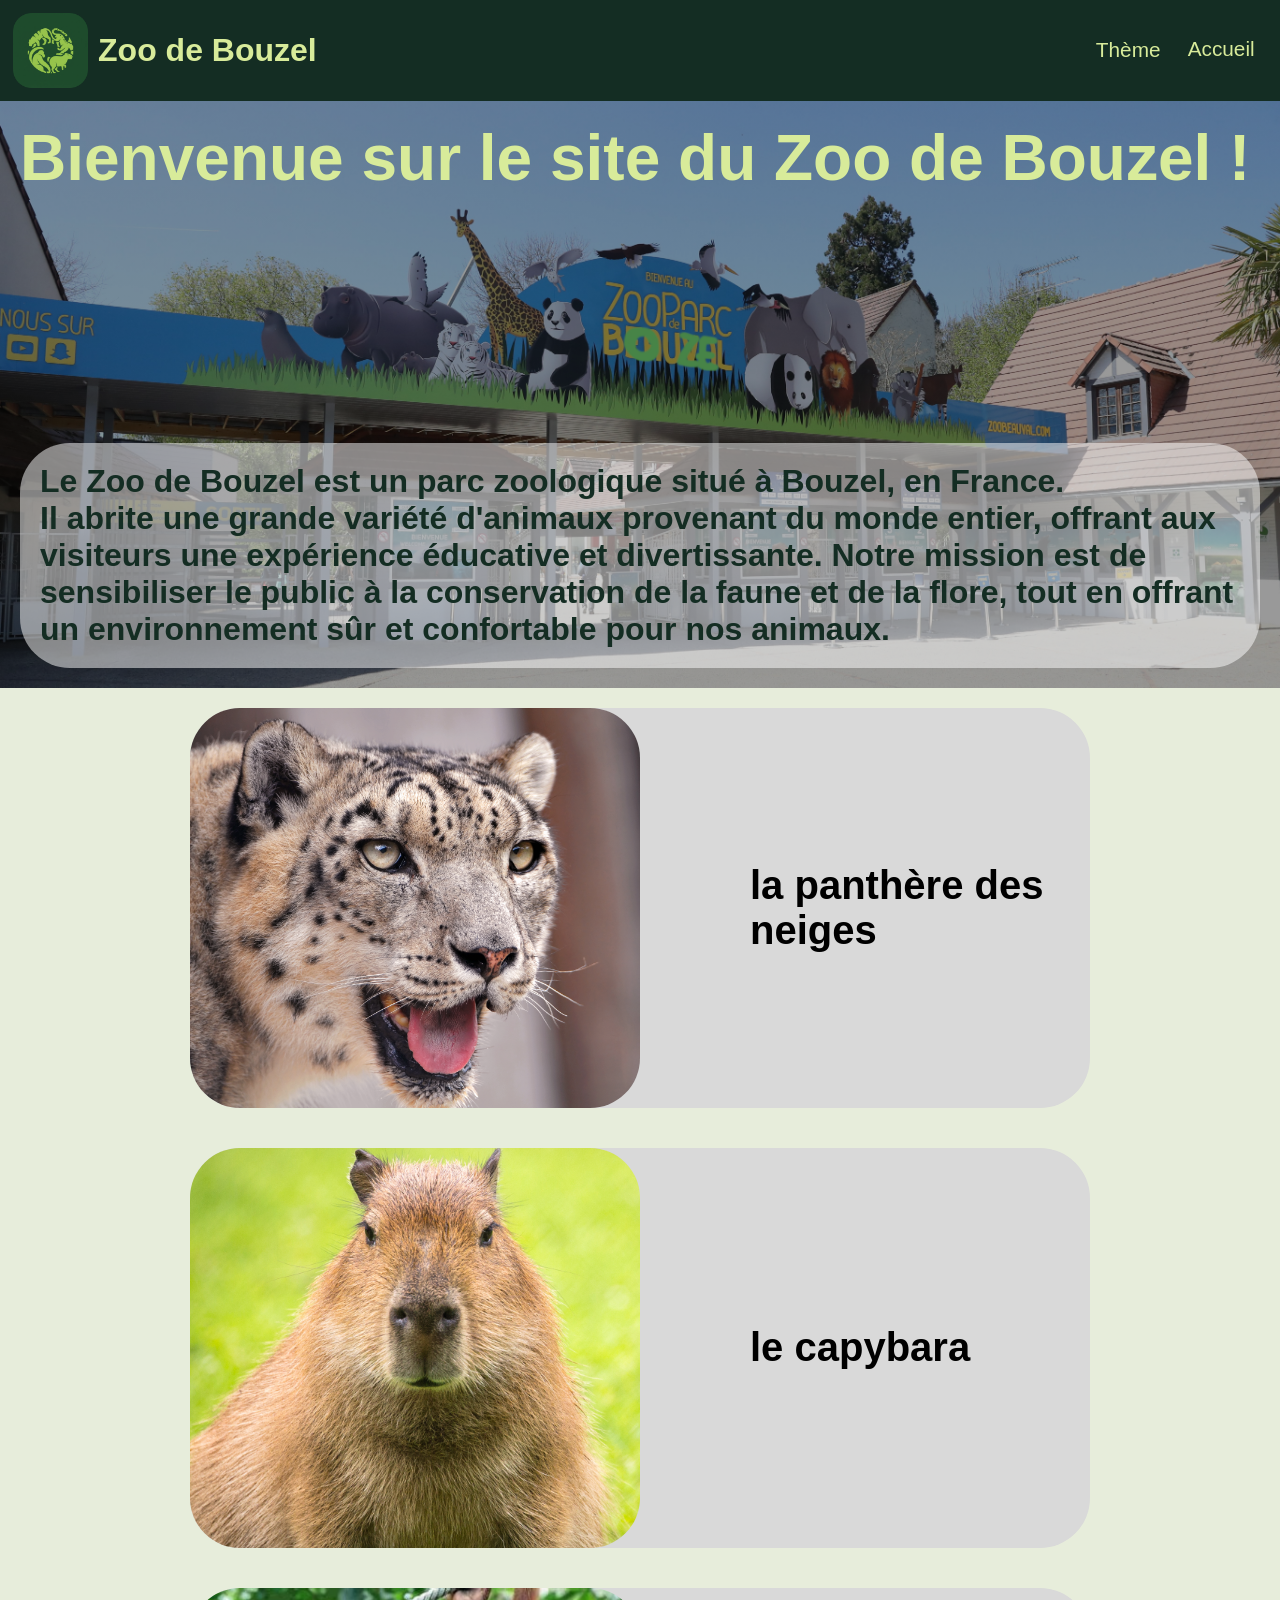
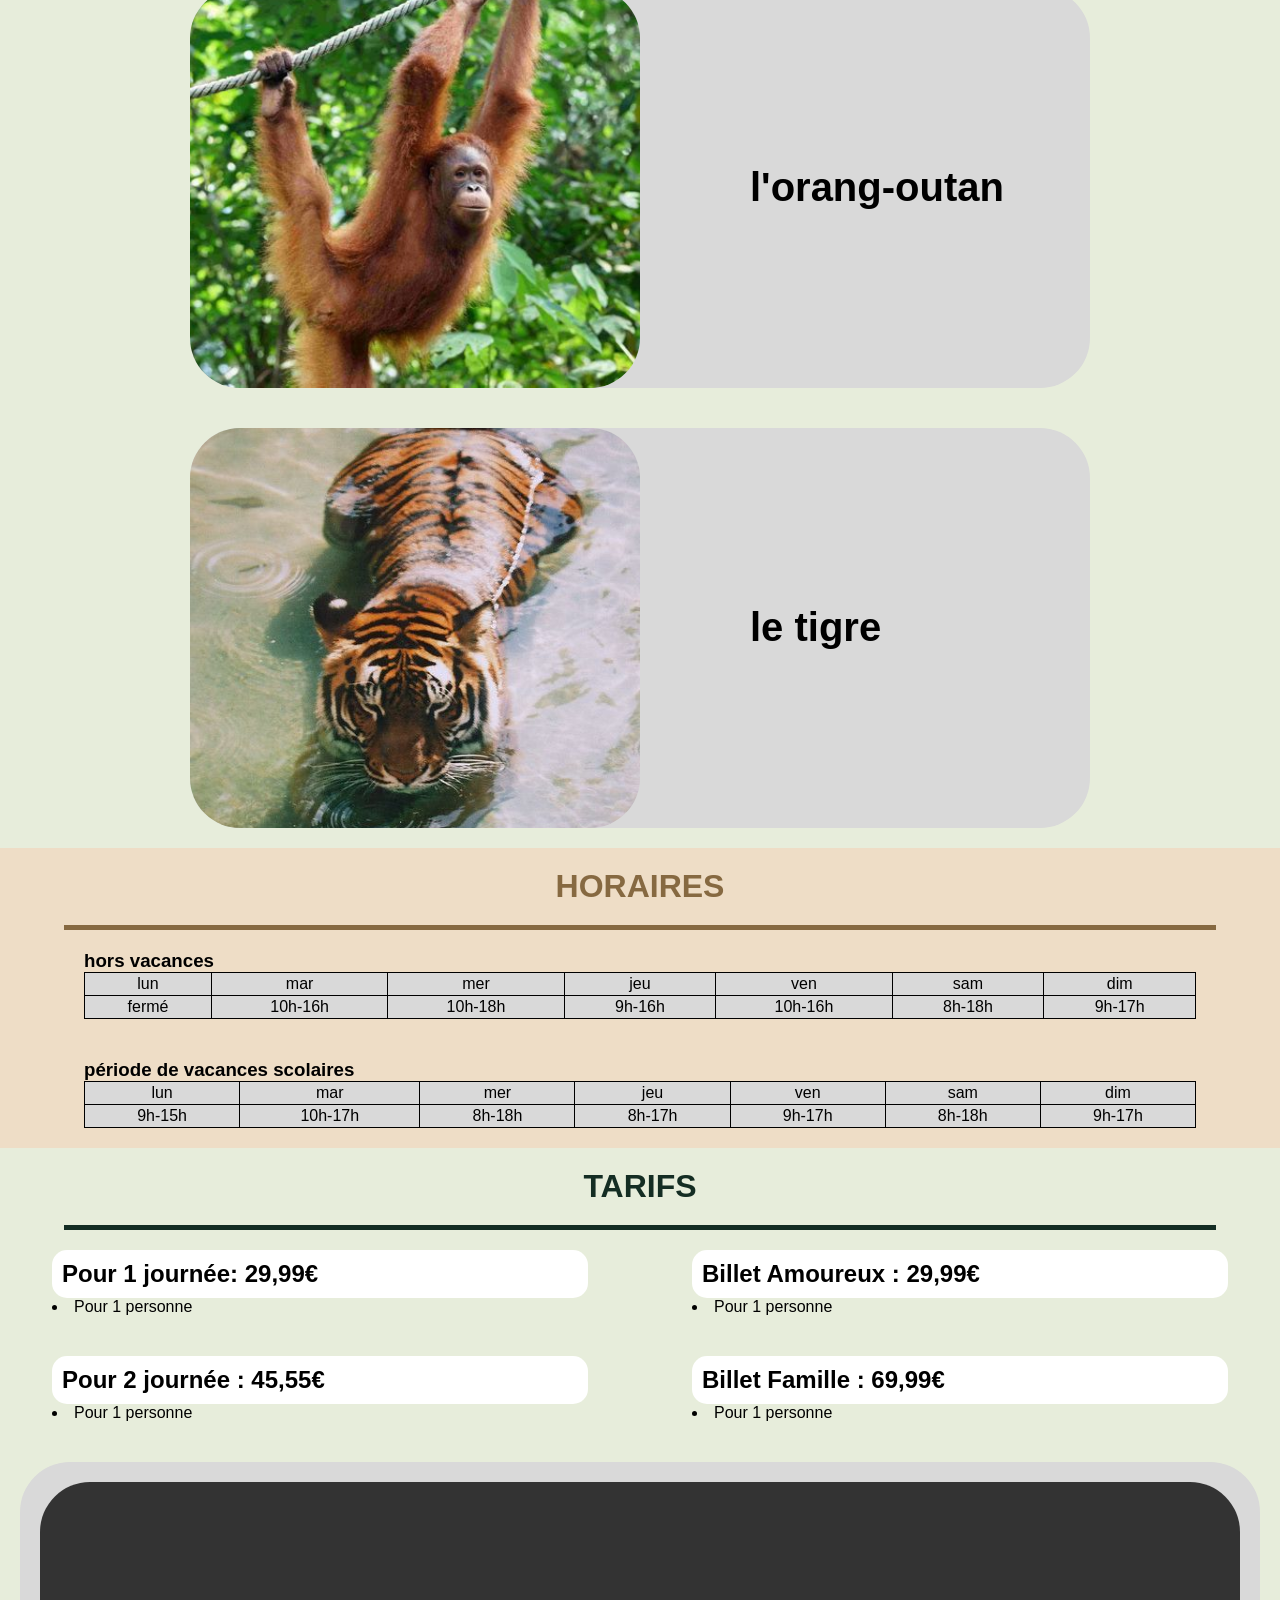
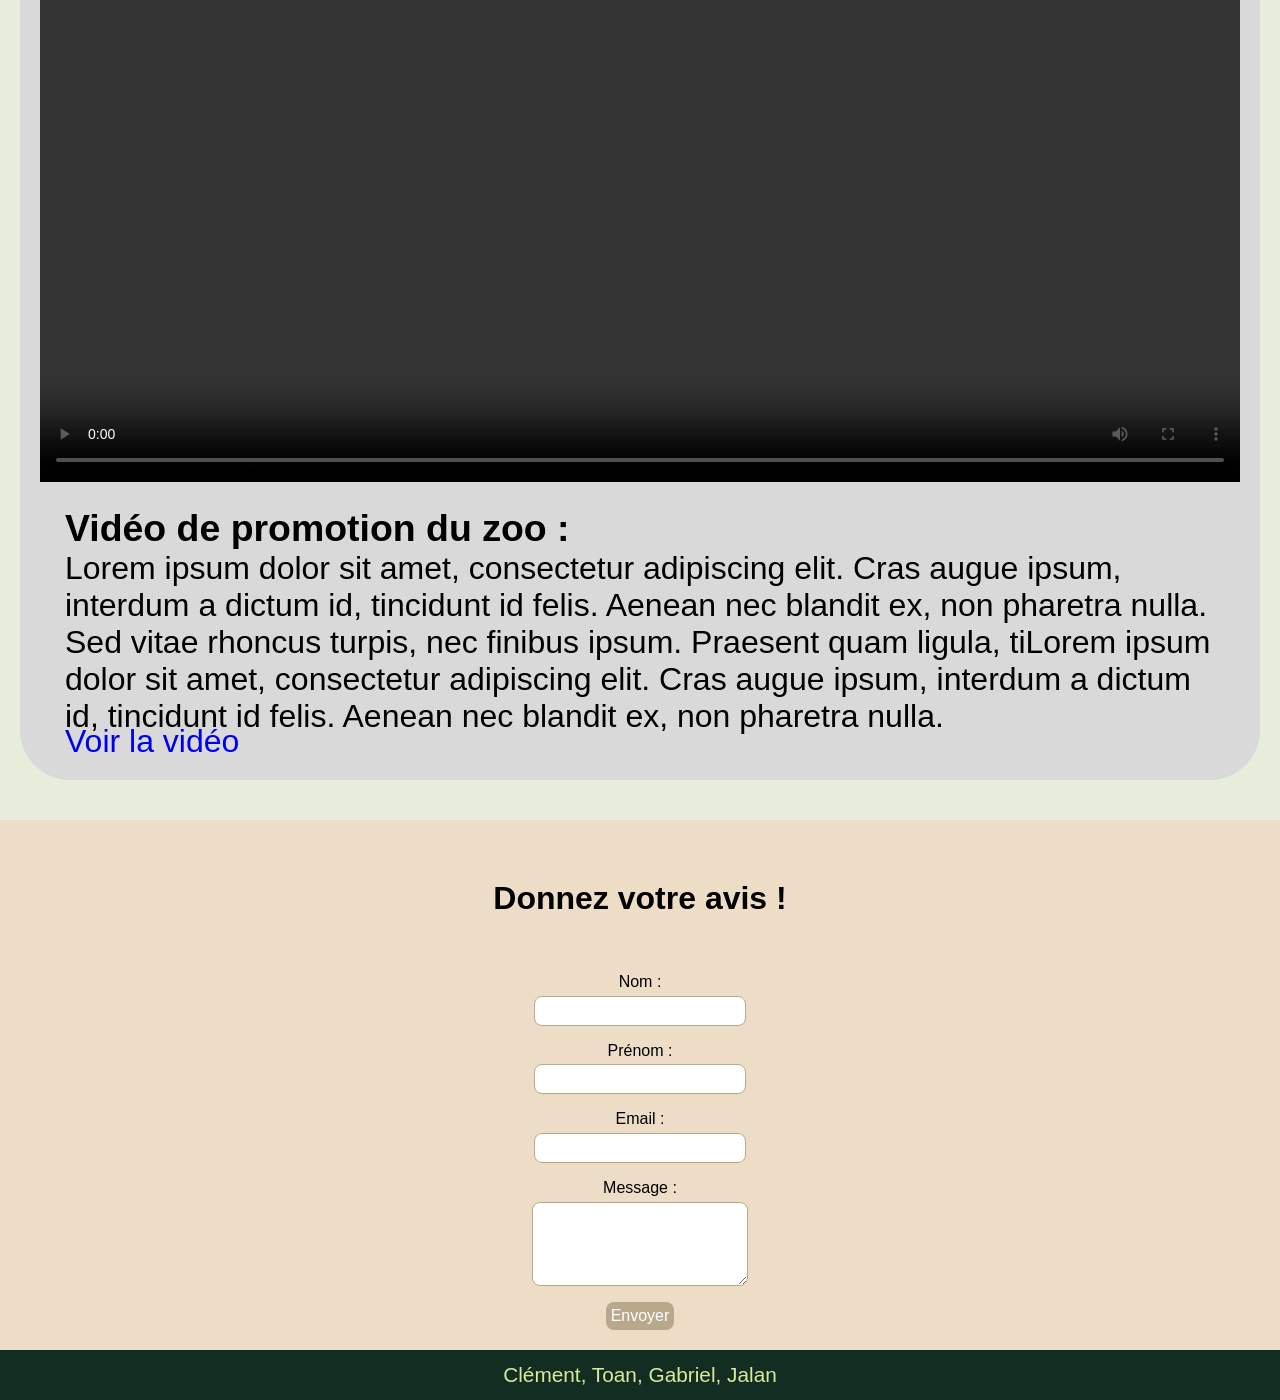
==== index.html @ 947f0a65 "Merge branch 'main' into gabriel" ====
<!DOCTYPE html>
<html lang="fr">
<head>
    <meta charset="utf-8">
    <meta name="viewport" content="width=device-width, initial-scale=1">
    <title>Zoo de Bouzel</title>
    <link rel="icon" type="image/png" href="Autres/logo.png">
    <link rel="stylesheet" href="css/global.css">
    <link rel="stylesheet" href="css/index.css">
    <link rel="stylesheet" id="theme" href="css/light.css">

    <script src="js/theme-changer.js" defer></script>
</head>

<body>
    <header>
        <img alt="Logo du Zoo" id="logo_header" src="Autres/logo.png">
        <h1 id = "titre">Zoo de Bouzel</h1>
        <button class ="in_header" id="themeChanger" type="button">Thème</button>
        <a class= "in_header" href="index.html">Accueil</a>
    </header>
    <!-- <img alt="Image du Zoo" id="premiere_image" src="Autres/entree_zoo.JPG"> -->
    <section id="box1">  
            <h2 >Bienvenue sur le site du Zoo de Bouzel !</h2>
            <p id="intro">
                Le  Zoo de Bouzel est un parc zoologique situé à Bouzel, en France.<br>Il abrite une grande variété d'animaux provenant du monde entier, offrant aux visiteurs une expérience éducative et divertissante.
                Notre mission est de sensibiliser le public à la conservation de la faune et de la flore, tout en offrant un environnement sûr et confortable pour nos animaux.
            </p>      
    </section>
    <section id="box2">
        <a href="pages/animalClement.html" class="switch_box">
            <div class="image_switch" id="image_panthere">
            </div>
            <p class="text_box_left">
                La panthère des neiges vit dans les hautes montagnes d’Asie. Son pelage gris tacheté lui permet de se cacher entre les rochers, même quand il y a de la neige.
            </p>
            <h3 class="text_box_right">
                la panthère des neiges
            </h3>
        </a>
        <a href="pages/animalToan.html" class="switch_box">
            <div class="image_switch" id="image_capybara">
            </div>
            <p class="text_box_left">
                Un corps massif, particulièrement adapté à la nage et un calme sans égale... Le capybara est le plus gros rongeur au monde qui térifie absolument personne. Serieux! qui n'a pas envie de le carresser?
            </p>
            <h3 class="text_box_right">
                le capybara
            </h3>
        </a>
        <a href="pages/animalGabriel.html" class="switch_box">
            <div class="image_switch" id="image_orangoutan">
            </div>
            <p class="text_box_left">
                Lorem ipsum dolor sit amet, consectetur adipiscing elit. Cras augue  ipsum, interdum a 
                felis. Aenean nec blandit ex,  non pharetra nulla. Sed vitae rhoncus turpis, nec finibus ipsum.  Praesent quam ligula, ti
            </p>
            <h3 class="text_box_right">
                l'orang-outan
            </h3>
        </a>
        <a href="pages/animalJalan.html" class="switch_box">
            <div class="image_switch" id="image_tigre">
            </div>
            <p class="text_box_left">
                Le tigre est un animal majestueux.
                C'est le plus grand félin du monde, et il est également l'un des animaux les plus redoutables.
                Vivant dans les forêts tropicales d'Asie, il est donc chinois.
            </p>
            <h3 class="text_box_right">
                le tigre
            </h3>
        </a>
    </section>
    <section id="box3">
        <h2 id="horaires">HORAIRES</h2>
        <div class="vacances">
            <h3 class="dark">hors vacances</h3>
            <table>
                <tr>
                    <td>lun</td>
                    <td>mar</td>
                    <td>mer</td>
                    <td>jeu</td>
                    <td>ven</td>
                    <td>sam</td>
                    <td>dim</td>
                </tr>
                <tr>
                    <td>fermé</td>
                    <td>10h-16h</td>
                    <td>10h-18h</td>
                    <td>9h-16h</td>
                    <td>10h-16h</td>
                    <td>8h-18h</td>
                    <td>9h-17h</td>
                </tr>

            </table>
        </div>
        <div class="vacances">
            <h3 class="dark">période de vacances scolaires</h3>
            <table>
                <tr>
                    <td>lun</td>
                    <td>mar</td>
                    <td>mer</td>
                    <td>jeu</td>
                    <td>ven</td>
                    <td>sam</td>
                    <td>dim</td>
                </tr>
                <tr>
                    <td>9h-15h</td>
                    <td>10h-17h</td>
                    <td>8h-18h</td>
                    <td>8h-17h</td>
                    <td>9h-17h</td>
                    <td>8h-18h</td>
                    <td>9h-17h</td>
                </tr>
            </table>
        </div>
    </section>
    <section id="box4">
        <h2 id="tarif">TARIFS</h2>
        <div class="type_tarif">
            <h3 class="type">
                 Pour 1 journée: 29,99€
            </h3>
            <li class="dark" class="nb_personnes">Pour 1 personne</li>
        </div>
        <div class="type_tarif">
            <h3 class="type">
                Billet Amoureux : 29,99€
            </h3>
            <li  class="dark" class="nb_personnes">Pour 1 personne</li>
        </div>
        <div class="type_tarif">
            <h3 class="type">
                Pour 2 journée : 45,55€
            </h3>
            <li class="dark" class="nb_personnes">Pour 1 personne</li>
        </div>
        <div class="type_tarif">
            <h3 class="type">
                Billet Famille : 69,99€
            </h3>
            <li class="dark" class="nb_personnes">Pour 1 personne</li>
        </div>
        <div id="video_box">
            
            <video id="first_video" controls width="500">
                <source src="Autres/vidéo - me at the zoo.mp4" type="video/mp4">
                <track src="Autres/sout-titre francais.vtt" kind="subtitles" srclang="fr" label="Français" default>
                <track src="Autres/sous-titre japonais.vtt" kind="subtitles" srclang="ja" label="Japonais">
            </video>
           
            <div id="video_box_right">
                <h3 class="dark">Vidéo de promotion du zoo :</h3>
                <p class="dark">
                    Lorem ipsum dolor sit amet, consectetur adipiscing elit. Cras augue  ipsum, interdum a dictum id, tincidunt id felis. Aenean nec blandit ex,  non pharetra nulla. Sed vitae rhoncus turpis, nec finibus ipsum.  Praesent quam ligula, tiLorem ipsum dolor sit amet, consectetur adipiscing elit. Cras augue  ipsum, interdum a dictum id, tincidunt id felis. Aenean nec blandit ex,  non pharetra nulla.
                </p>
                <a id="video_link" href="https://www.youtube.com/watch?v=jNQXAC9IVRw">Voir la vidéo</a>

            </div>
        </div>
        
    </section>
    <form class="dark">
        <h2 class="form" >Donnez votre avis !</h2>
            
        <label>Nom :</label>
        <input type="text" id="nom" name="nom" required>

        <label>Prénom :</label>
        <input type="text" id="prenom" name="prenom" required>

        <label for="email">Email :</label>
        <input type="email" id="email" name="email" required>
        <label for="message">Message :</label>
        <textarea id="message" name="message" rows="4" required></textarea>

        <input type="submit" value="Envoyer">
    </form>
    <footer>
        <p class= "in_footer">Clément, Toan, Gabriel, Jalan</p>        
    </footer>
</body>
</html>
---- css/global.css ----
* {
  box-sizing: border-box;
  margin: 0;
  padding: 0;
}
body {
  font-family: "Helvetica Neue", Helvetica, Arial, sans-serif;
  margin: 0px;
}

header {
	position:sticky;
	z-index: 10;
	top:0px;
	left:0px;
	padding: 1%;

	
	display:flex;
	flex-direction: row;
	
	justify-content: space-between;
	align-items: center;
}


.in_header {
	
	color:#D8EB9A;
	padding: 1%;
	margin: 0px;
	text-decoration: none;
	text-align: center;
	border-bottom: 2px solid;
	border-color: #d8eb9a00;

	font-size: 130%;
	transition: 0.5s;
}

.in_footer{
	color:#D8EB9A;
	padding: 1%;
	margin: 0px;
	text-decoration: none;
	text-align: center;
	font-size: 130%;
}

#logo_header {
	max-width : 6%;
	height: auto;
}
#titre{
	text-align: left;
	font-size:200%;
	margin: 0px;
	height: 100%;
	width: 100%;
	padding-left: 10px;
}

.conteneur {
  max-width: 1440px;
  margin: 0 auto;
  padding: 20px;
}

a {
	text-decoration: none;
}
---- css/index.css ----
#box1 {
    background-image: url(../Autres/entree_zoo.png);
    border-image: linear-gradient(rgba(0, 0, 0, 0.4), rgba(0, 0, 0, 0.4)) fill 1;
    background-position: 50% 20%;
    background-repeat: no-repeat;
    background-attachment: absolute;
    background-size: cover;
    

    height : 200%;
    z-index: 1;

    display: flex;
    flex-direction: column;
    justify-content: space-between;
    
    padding: 20px;
    margin: 0px;
    color:#D8EB9A;
    font-size: 200%;
    font-weight:bold;
}

h2 {
    margin-bottom: 20%;
    font-size: 200%;
    font-weight:bold;
}
#intro {
    color: #142D23;
    border-radius: 50px;
    background: rgba(255, 255, 255, 0.5);
    padding: 20px;
}

/*-------------------------------------------------box2---------------------------------------*/
#box2 {
    display: flex;
    flex-direction: row;
    justify-content: space-around;
    flex-wrap: wrap;
    z-index: 2;
}
.switch_box {
    position: relative;
    border-radius: 50px;
    font-size: 100%;
    max-width: 900px;
    min-height: 400px;
    min-width: 300px;

    display: flex;
    flex-direction: row;
    justify-content: space-between;
    margin: 20px;
}
.image_switch {
    position: absolute;
    top: 0;
    left: 0;
    z-index: 2;
    max-width: 50%;
    width: 50%;
    height: 100%;
    border-radius: 50px;

    background-size: cover;
    background-repeat: no-repeat;
    background-attachment: absolute;
    background-position: 60% 50%;

    transition: 0.5s;
}

#image_panthere {
    background-image: url(../Autres/Snow_leopard_portrait.jpg);
}
#image_capybara {
    background-image: url(../Autres/capybara1.jpg);
}
#image_orangoutan {
    background-image: url(../Autres/orangoutan.jpg);
}
#image_tigre {
    background-image: url(../Autres/imgTigre/tigre1.jpg);
}



.text_box_left {
    position: relative;
    padding: 20px;
    width: 40%;
    text-align: right;
    display: flex;
    flex-direction: column;
    justify-content: center;
    background:0;
    transition: 0.5s;
    font-size: 110%;
}

.text_box_right {
    position: relative;
    display: flex;
    width: 40%;
    flex-direction: column;
    justify-content: center;
    text-align: left;
    padding: 20px;
    font-size: 250%;
    transition: 0.5s;
}

@media (min-width: 2200px) {
    .switch_box {
        max-width: 1050px;
    }
}
@media (max-width: 520px) {
    .text_box_right {
        font-size: 130%;
    }
}

/*-------------------------------------------------box3---------------------------------------*/
#box3 {
    display: flex;
    flex-direction: column;
    align-items: center;
    z-index: 2;
}

#horaires {

    border-bottom: solid 5px;
    width: 90%;
    text-align: center;
    margin: 0px;
    padding: 20px;
}

.vacances {
    margin: 0px;
    padding: 20px;
    width: 90%;
    text-align: left;
}



table {
    width: 100%;
	border: solid 1px;
    border-collapse: collapse;
    background-color: #D9D9D9 ;
    padding : 0px
}

td {
    text-align: center;
    padding : 2px;
	border: solid 1px;
}

@media (max-width: 520px) {
    .vacances {
        width: 95%;
    }
}

/*-------------------------------------------------box4---------------------------------------*/
#box4 {
    display: flex;
    flex-direction: row;
    justify-content: space-around;
    align-items: center;
    flex-wrap: wrap;
    padding-bottom: 20px;
}

#tarif {
    border-bottom: solid 5px;
    width: 90%;
    text-align: center;
    margin: 0px;
    padding: 20px;
}

.type_tarif {
    width: 45%;
    display: flex;
    flex-direction: column;
    align-items: left;
    padding: 20px;
}

.type {
    text-align: left;
    width: 100%;
    background: #FFFFFF;
    border-radius: 15px;
    font-size: 150%;
    padding:10px;
}

.nb_personnes {
    font-size: 90%;
    margin-left: 10%;
}

#video_box {
    
    display: flex;
    flex-direction: row;
    justify-content: left;
    align-items: top;
    flex-wrap: wrap;
    margin: 20px;
    padding: 20px;
    border-radius: 50px;
}

#first_video {
    border-top-left-radius: 50px;
    border-top-right-radius: 50px;
    width: 60%;
}

#video_box_right {
    position: relative;
    padding: 25px;
    width: 40%;
    font-size: 200%;
    top:0;
}
#video_link {
    position: absolute;
    bottom: 0px;
}
/*----------formulaire------------------------------------------------------------------------------*/
form h2 {

    text-align: center;
    margin: 20px;
    padding: 20px;
}
form{
    margin: 20px;
    display:flex;
    flex-direction: column;
    align-items: center;
}
form label {
  display: block;
  margin: 1rem 0 0.3rem;
}
form input,textarea {
  padding: 5px;
  font: inherit;
  border: 1.5px solid #b9a98c;
  border-radius: 8px;
}
form input[type="submit"] {
  margin-top: 1rem;
  background-color: #b9a98c;
  color: white;
  border: none;
}


@media (max-width: 520px) {
    .type {
        text-align: center;
    }
    .type_tarif {
        align-items: center;
        width: 40%;
        
    }
}
@media (max-width: 1300px) {
    #video_box_right {
        width: auto;
    }
    #first_video {
    width: 100%;
}
}
---- css/light.css ----
/*-----------------------------------global-----------------------------------------------------*/
header{
  	background: #142D23;

}
footer {
	background: #142D23;
}
body{
  color: #000000;

  background-color: #EEDDC6;

}

.in_header {
  background: #142D23;
  color:#D8EB9A;

}
.in_header:hover {
	border-color: #D8EB9A;
}
.in_footer{
	color:#D8EB9A;
}
#titre{
	color:#D8EB9A;
}
/*-----------------------------------index.html-----------------------------------------------------*/
#box1{
  color:#D8EB9A;
}
.switch_box{
  background: #D9D9D9;
}
.switch_box:hover {
    .image_switch {
        translate:  100%;
    }
    .text_box_left {
        color:#000000;
    }
    .text_box_right {
        color:#00000000;
    }
}
.text_box_left{
  color: #000000;
}
.text_box_right{
  color:#000000;
}
#box2{
  background: #E7EDDB;

}
#box3{
  background: #EEDDC6;

}
#horaires{
  color: #866941;
}
#box4{
      background: #E7EDDB;

}
#tarif{
      color: #142D23;

}
#video_box{
  background: #D9D9D9;
}
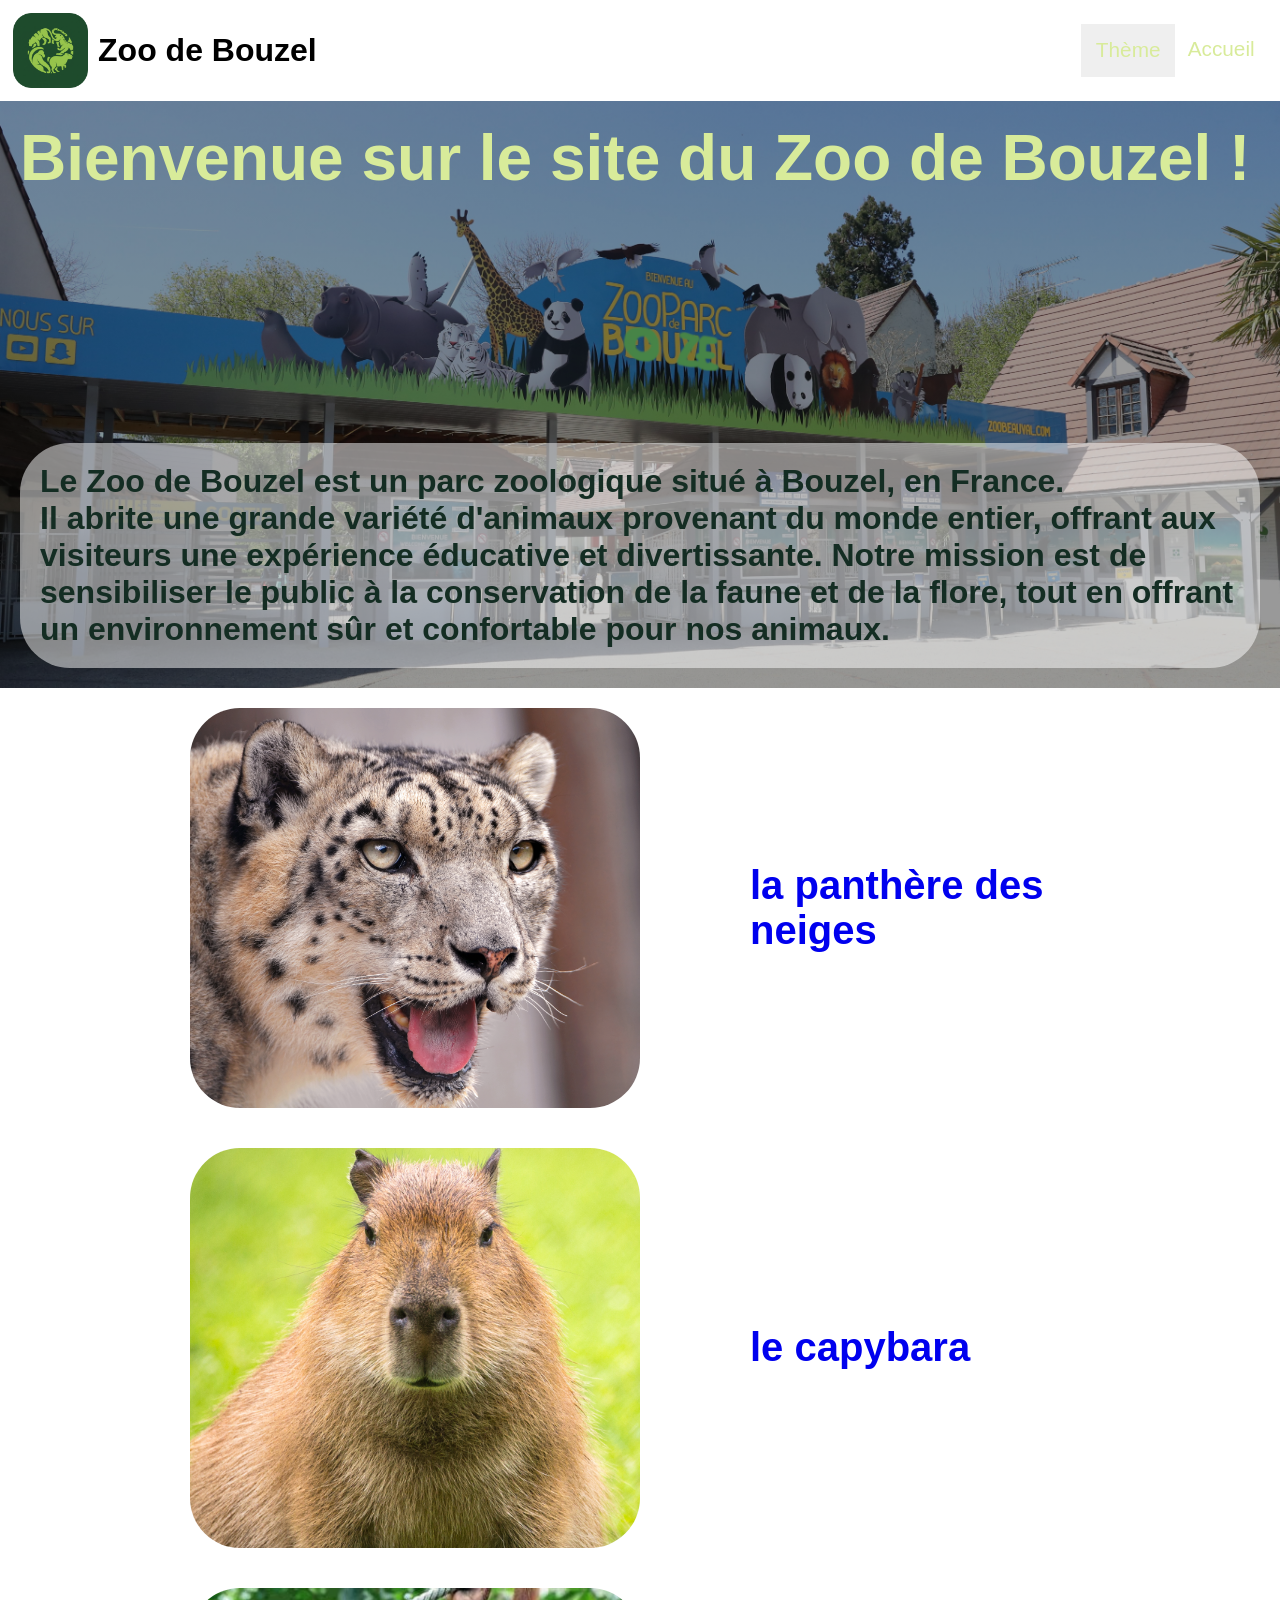
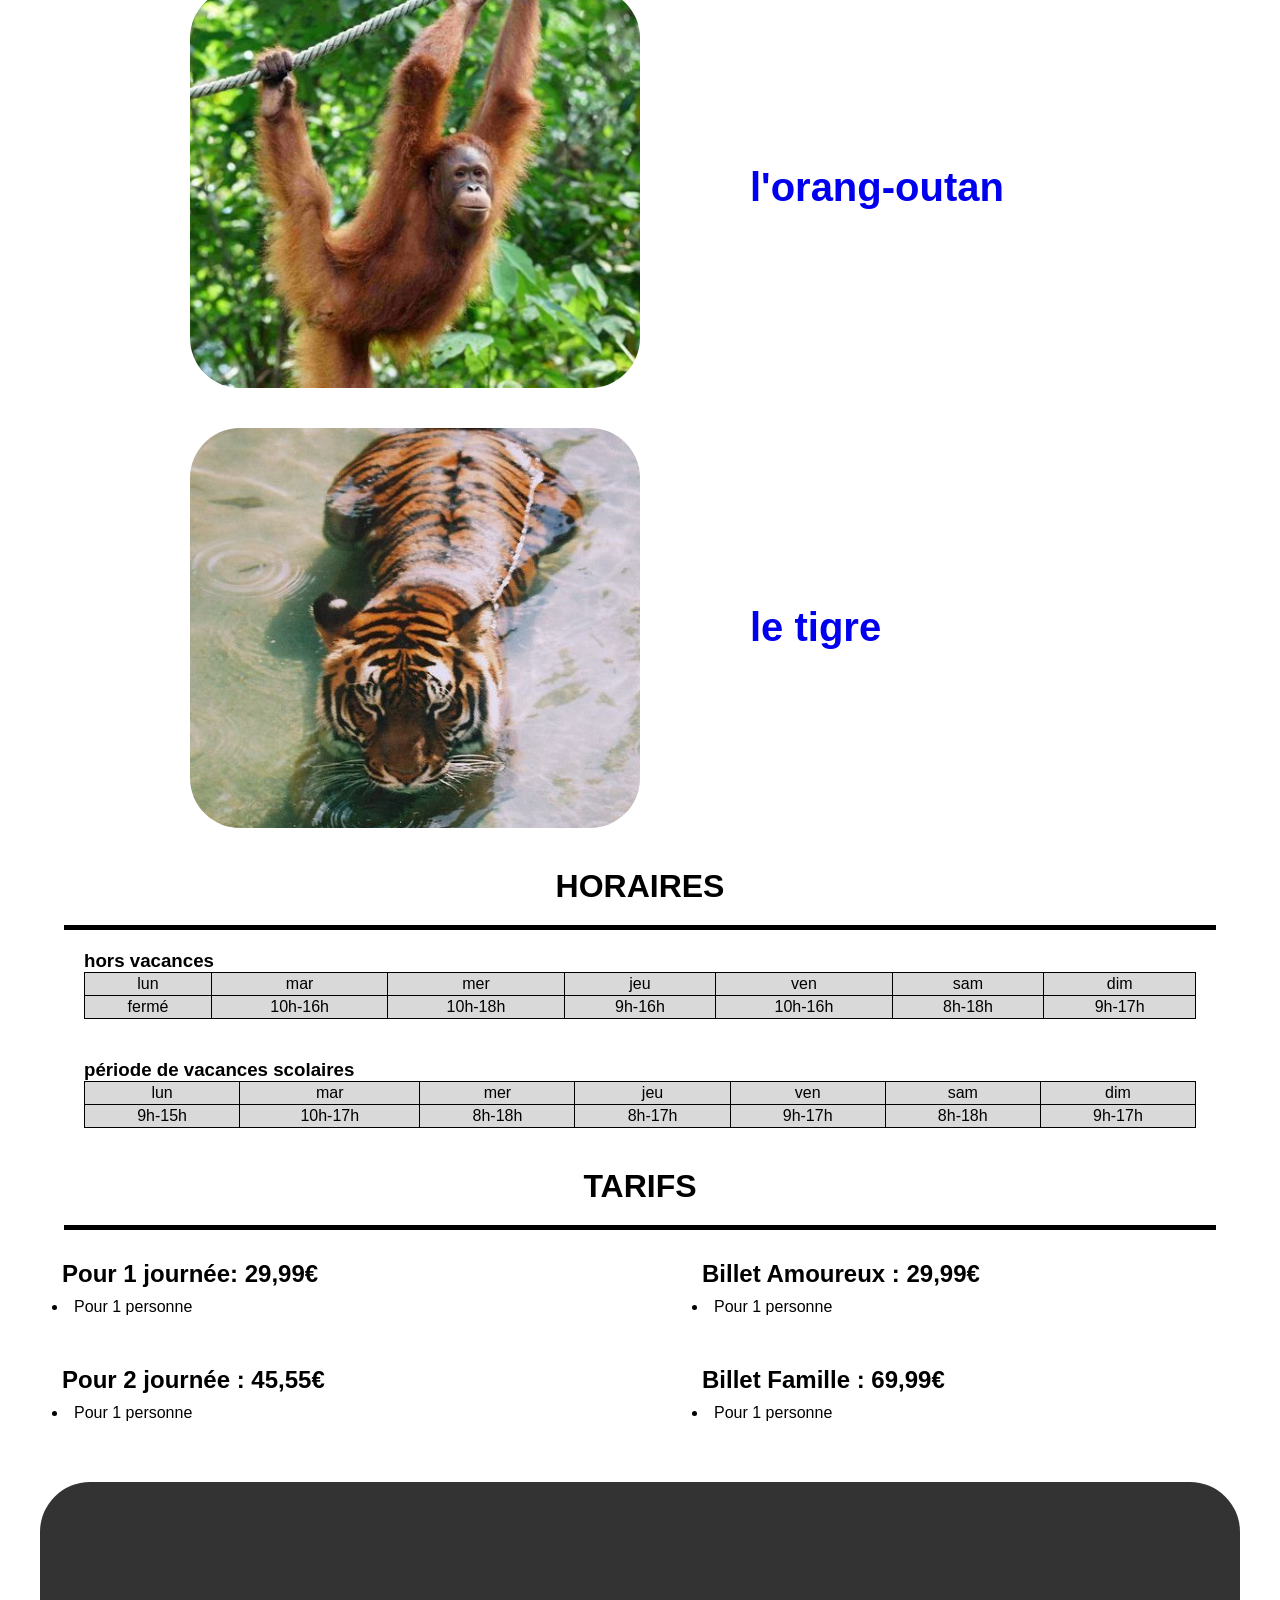
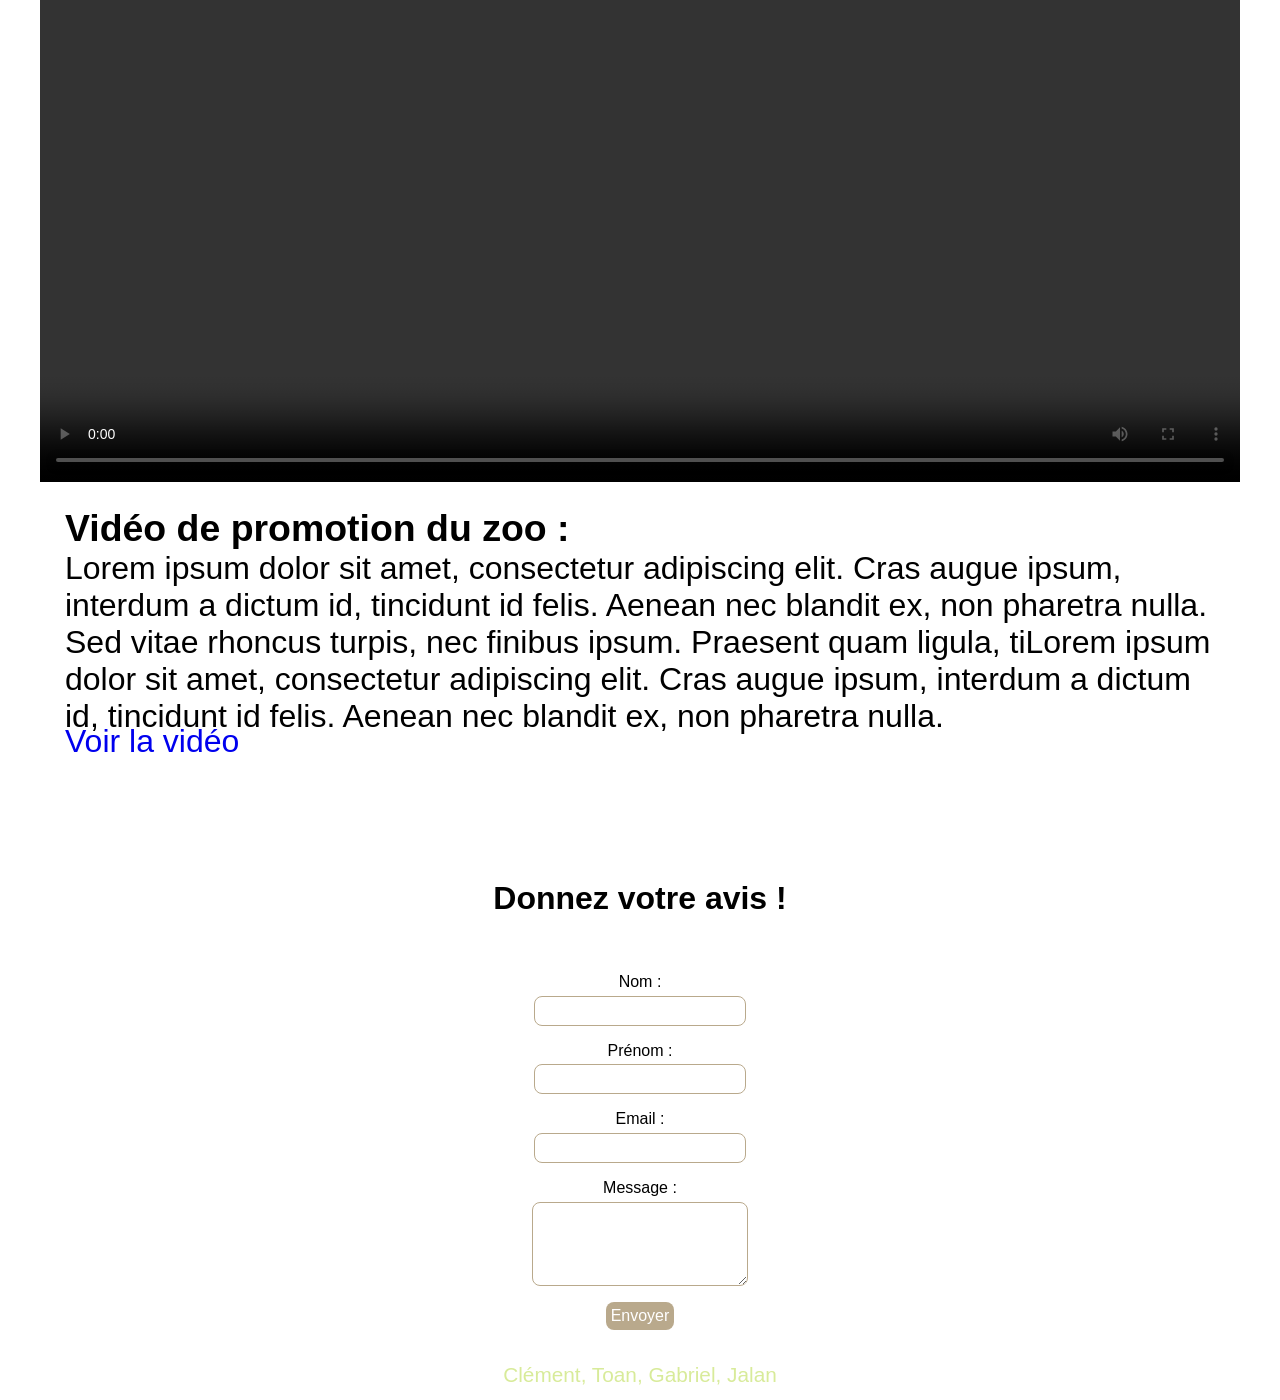
==== commit c291f913: "Add hover effects and theme toggle functionality across stylesheets" ====
--- a/index.html
+++ b/index.html
@@ -1,5 +1,5 @@
 <!DOCTYPE html>
-<html lang="fr">
+<html lang="en">
 <head>
     <meta charset="utf-8">
     <meta name="viewport" content="width=device-width, initial-scale=1">
@@ -8,7 +8,6 @@
     <link rel="stylesheet" href="css/global.css">
     <link rel="stylesheet" href="css/index.css">
     <link rel="stylesheet" id="theme" href="css/light.css">
-
     <script src="js/theme-changer.js" defer></script>
 </head>
 
--- a/css/global.css
+++ b/css/global.css
@@ -50,6 +50,10 @@
 #logo_header {
 	max-width : 6%;
 	height: auto;
+	transition: 0.5s; 
+}
+#logo_header:hover {
+	transform: scale(1.1);
 }
 #titre{
 	text-align: left;
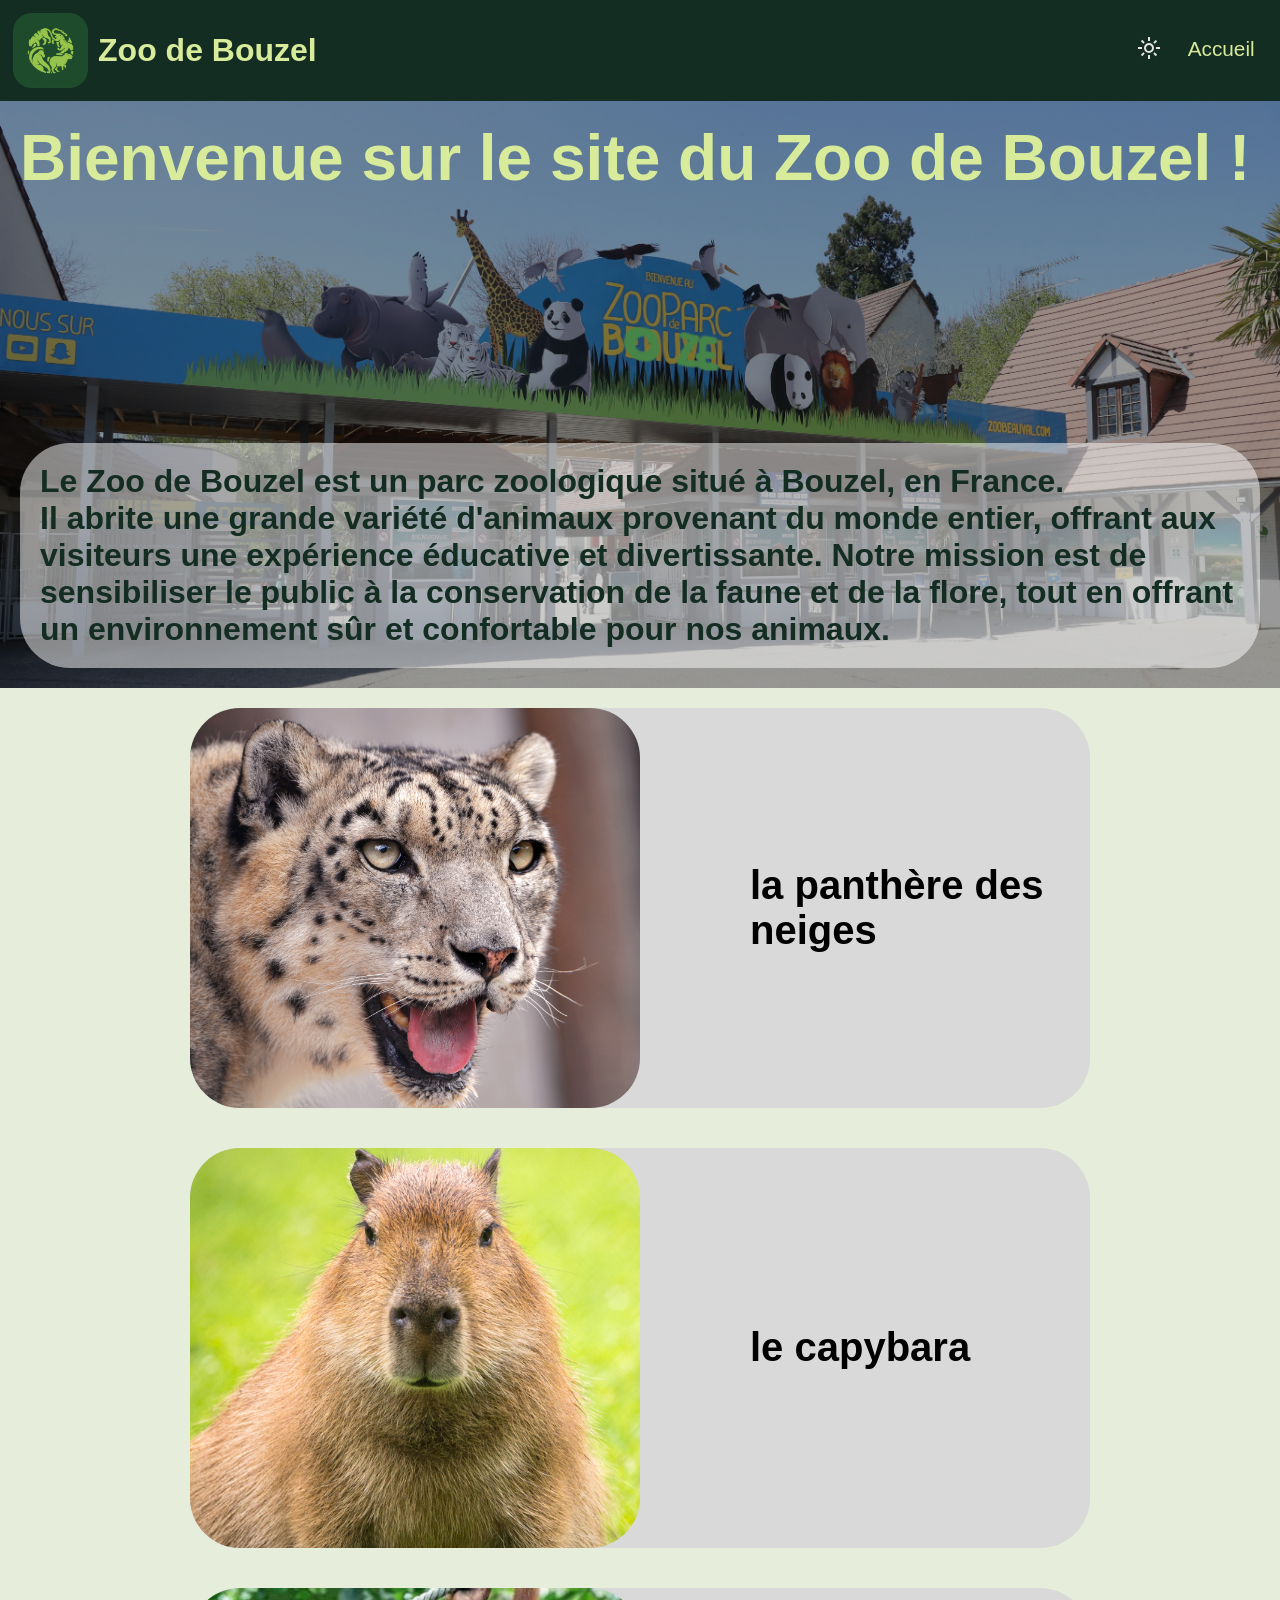
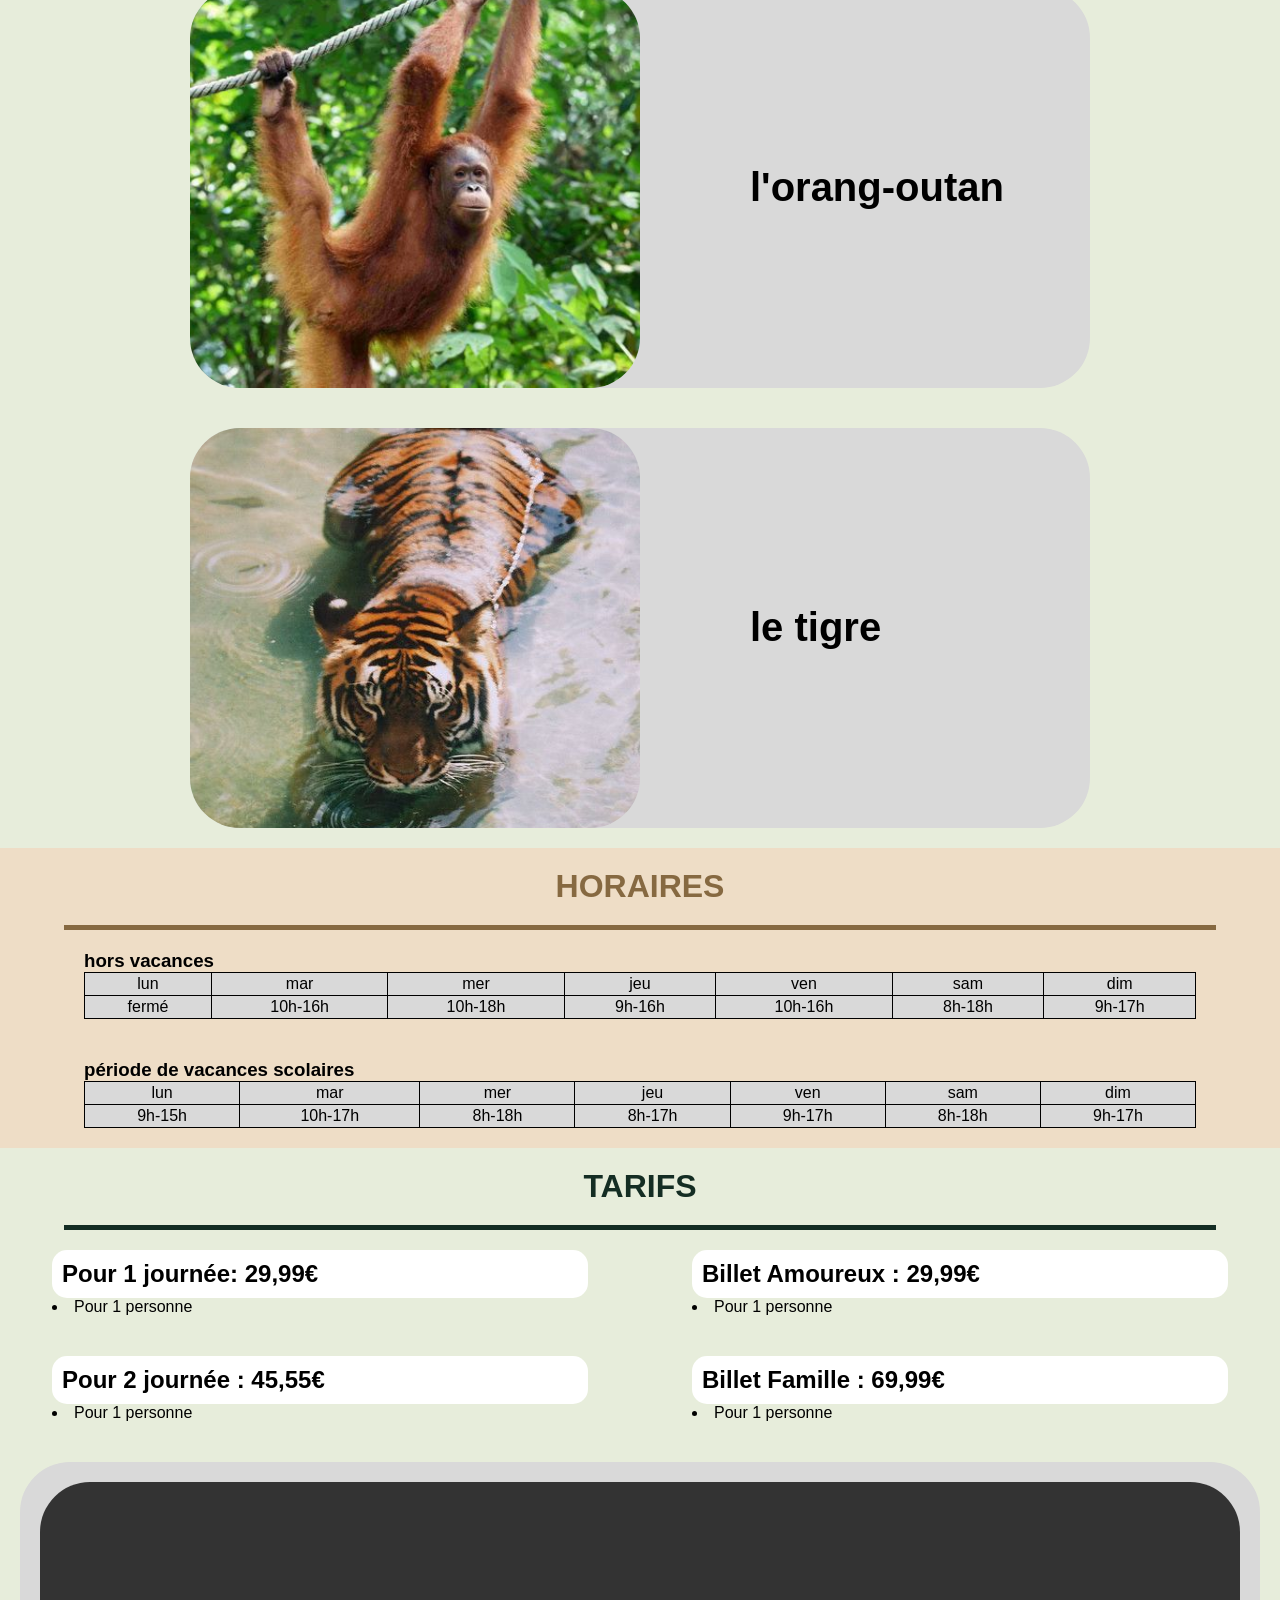
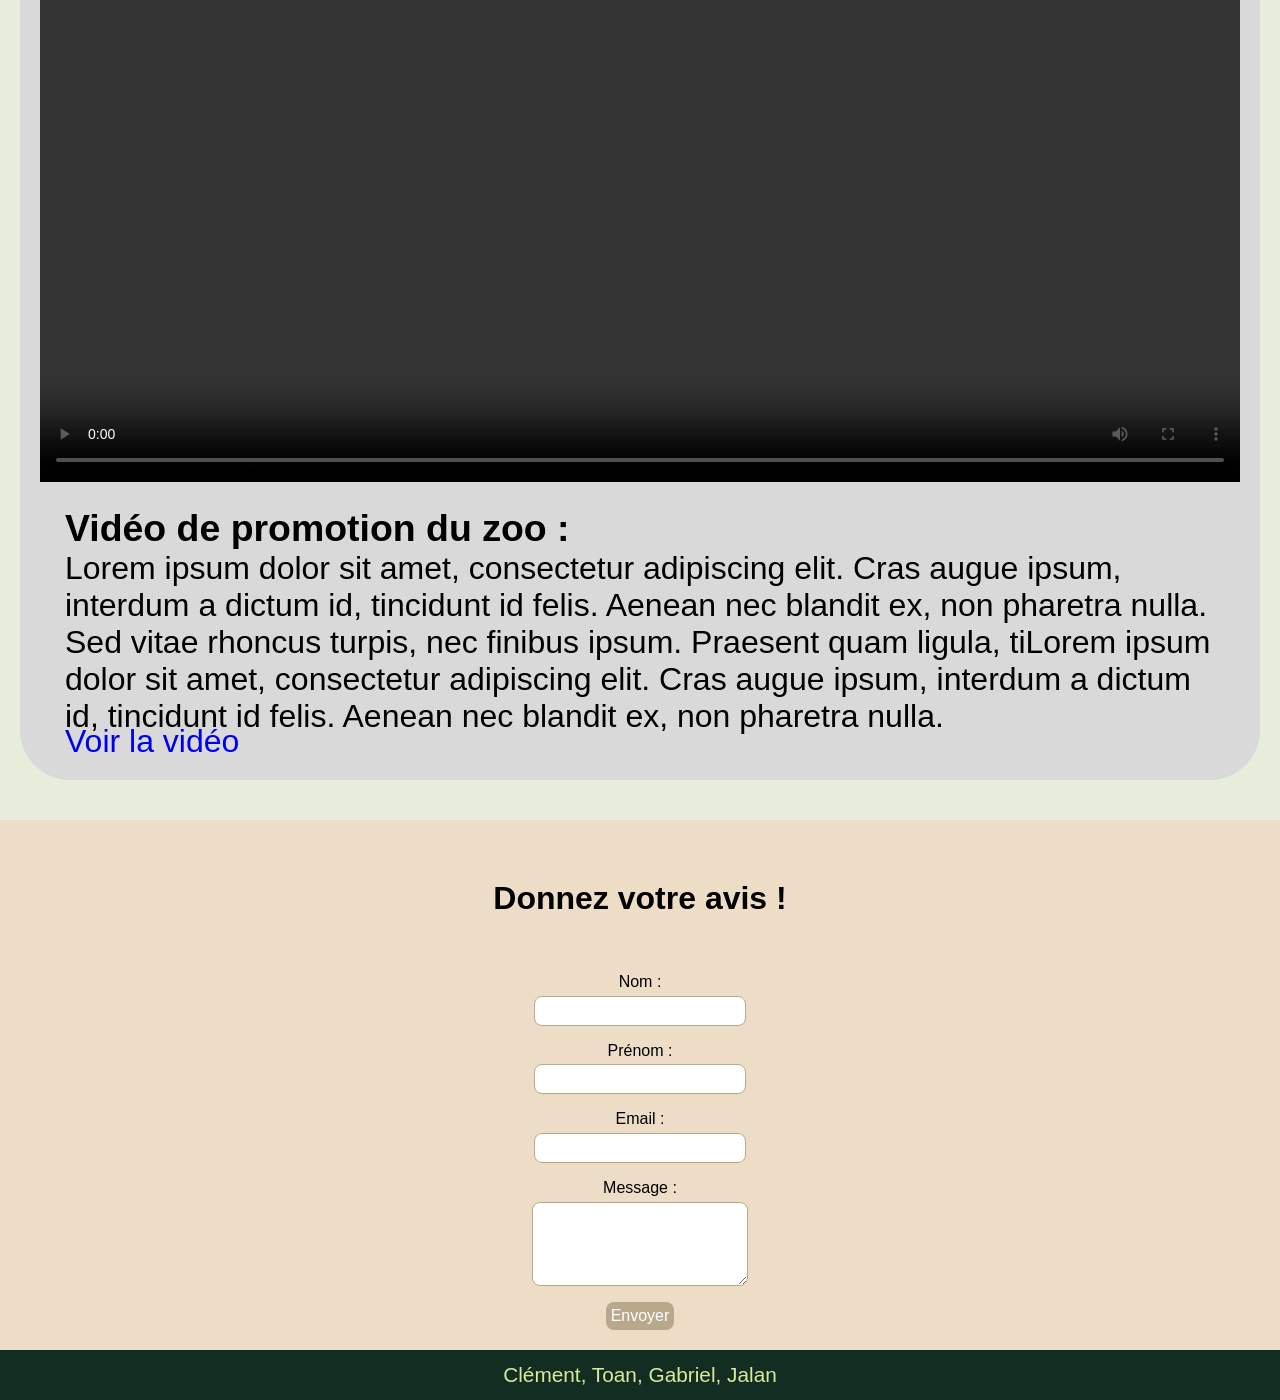
==== commit 5544f2df: "Enhance theme toggle functionality with SVG icons and update theme links" ====
--- a/index.html
+++ b/index.html
@@ -7,15 +7,18 @@
     <link rel="icon" type="image/png" href="Autres/logo.png">
     <link rel="stylesheet" href="css/global.css">
     <link rel="stylesheet" href="css/index.css">
-    <link rel="stylesheet" id="theme" href="css/light.css">
-    <script src="js/theme-changer.js" defer></script>
+    <link rel="stylesheet" id="theme" href="css/light.css"> 
+    <script type="text/javascript" src="js/theme-changer.js" defer></script>
 </head>
 
 <body>
     <header>
         <img alt="Logo du Zoo" id="logo_header" src="Autres/logo.png">
         <h1 id = "titre">Zoo de Bouzel</h1>
-        <button class ="in_header" id="themeChanger" type="button">Thème</button>
+        <button class ="in_header" id="themeChanger" type="button">
+            <svg xmlns="http://www.w3.org/2000/svg" viewBox="0 0 24 24" height="24px" width="24px" fill="#e3e3e3"><path d="M12,21q-3.75,0-6.38-2.63T3,12T5.63,5.63T12,3q0.35,0 0.69,0.02q0.34,0.02 0.66,0.07q-1.03,0.73-1.64,1.89T11.1,7.5q0,2.25 1.57,3.82T16.5,12.9q1.38,0 2.53-0.61t1.88-1.64q0.05,0.33 0.07,0.66T21,12q0,3.75-2.63,6.38T12,21Zm0-2q2.2,0 3.95-1.21t2.55-3.16q-0.5,0.13-1,0.2t-1,0.08q-3.07,0-5.24-2.16Q9.1,10.58 9.1,7.5q0-0.5 0.08-1t0.2-1Q7.43,6.3 6.21,8.05T5,12q0,2.9 2.05,4.95T12,19Zm-0.25-6.75Z"/></svg>
+            <svg xmlns="http://www.w3.org/2000/svg" viewBox="0 0 24 24" height="24px" width="24px" fill="#e3e3e3"><path d="M14.13,14.13Q15,13.25 15,12T14.13,9.88T12,9T9.88,9.88T9,12t0.88,2.13T12,15t2.13-0.88ZM8.46,15.54Q7,14.08 7,12Q7,9.92 8.46,8.46T12,7t3.54,1.46T17,12t-1.46,3.54T12,17q-2.07,0-3.54-1.46ZM5,13H1V11H5v2Zm18,0H19V11h4v2ZM11,5V1h2V5H11Zm0,18V19h2v4H11ZM6.4,7.75L3.88,5.32L5.3,3.85l2.4,2.5L6.4,7.75Zm12.3,12.4l-2.42-2.52l1.32-1.38l2.52,2.43L18.7,20.15ZM16.25,6.4l2.43-2.52L20.15,5.3l-2.5,2.4l-1.4-1.3ZM3.85,18.7l2.53-2.43L7.75,17.6L5.33,20.13L3.85,18.7ZM12,12Z"/></svg>
+        </button>
         <a class= "in_header" href="index.html">Accueil</a>
     </header>
     <!-- <img alt="Image du Zoo" id="premiere_image" src="Autres/entree_zoo.JPG"> -->
--- a/css/light.css
+++ b/css/light.css
@@ -72,4 +72,8 @@
 }
 #video_box{
   background: #D9D9D9;
-}+}
+
+#themeChanger svg:first-child {
+    display: none;
+}
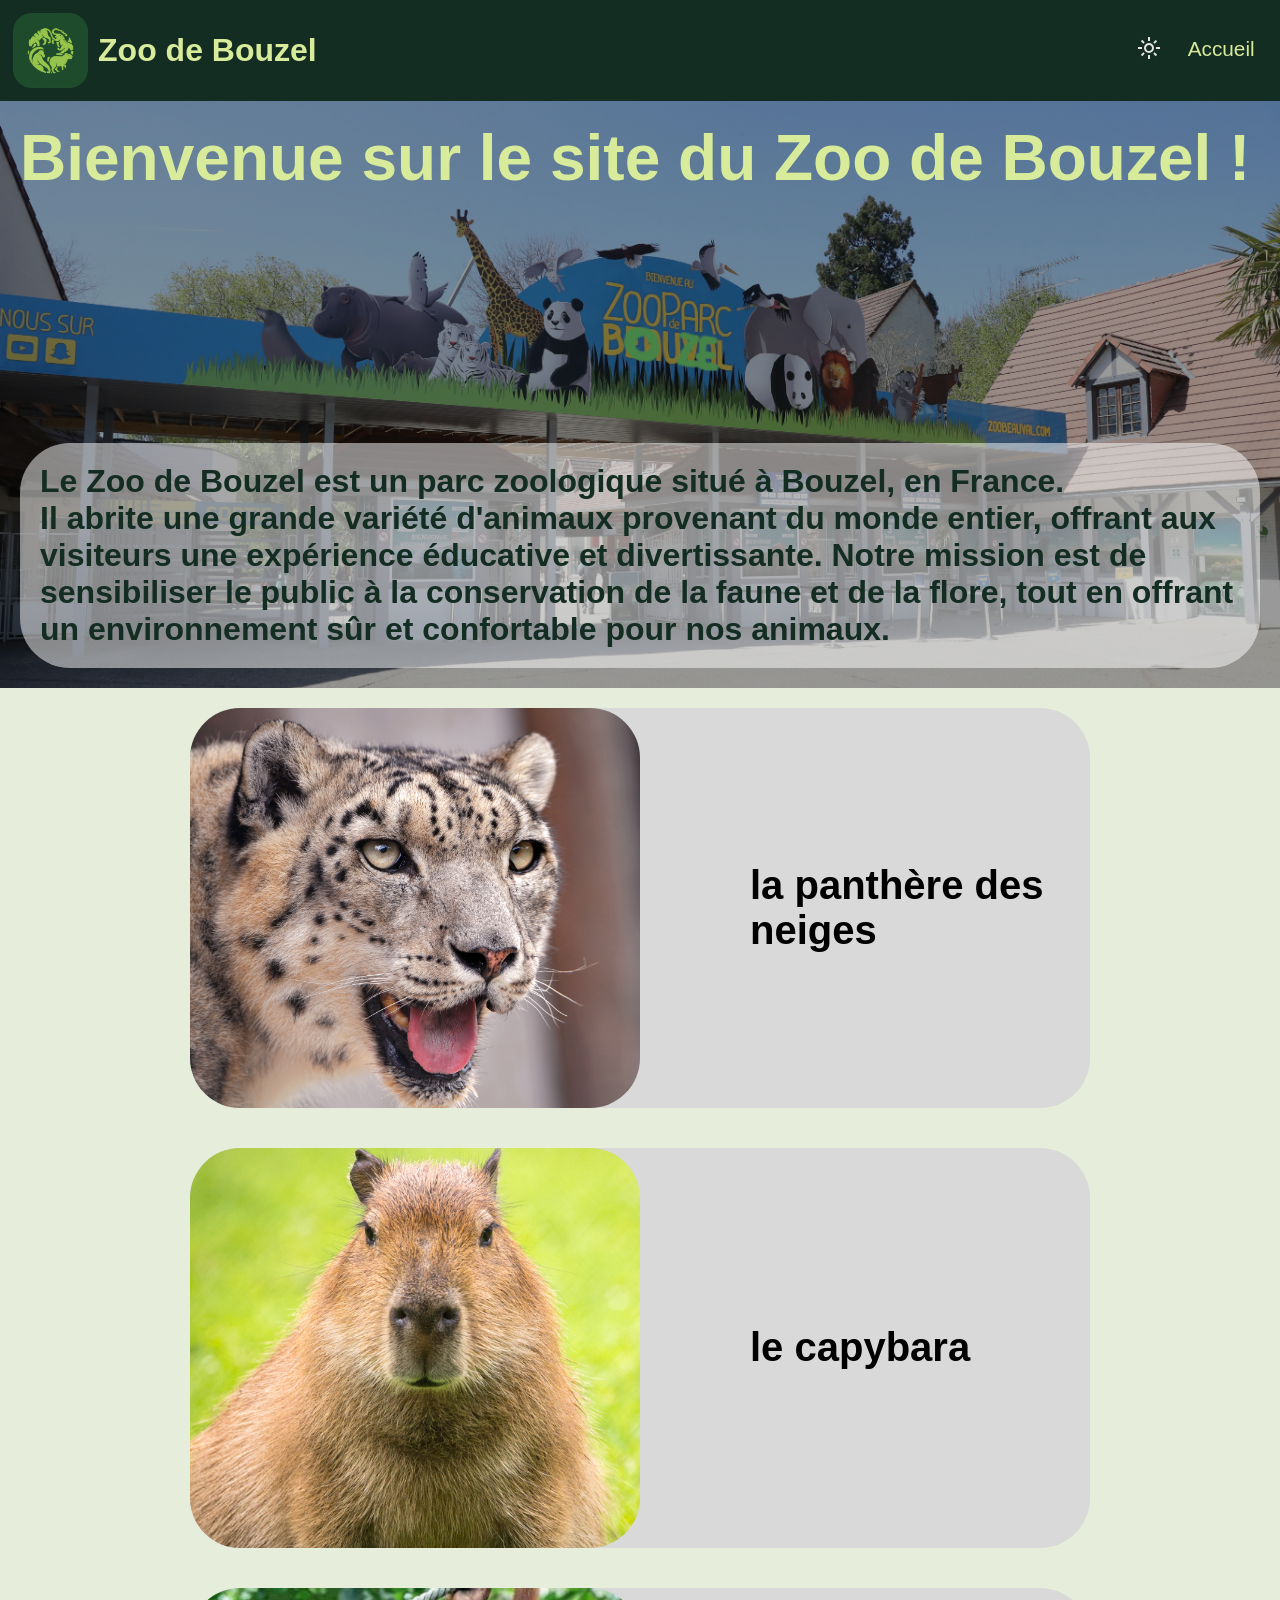
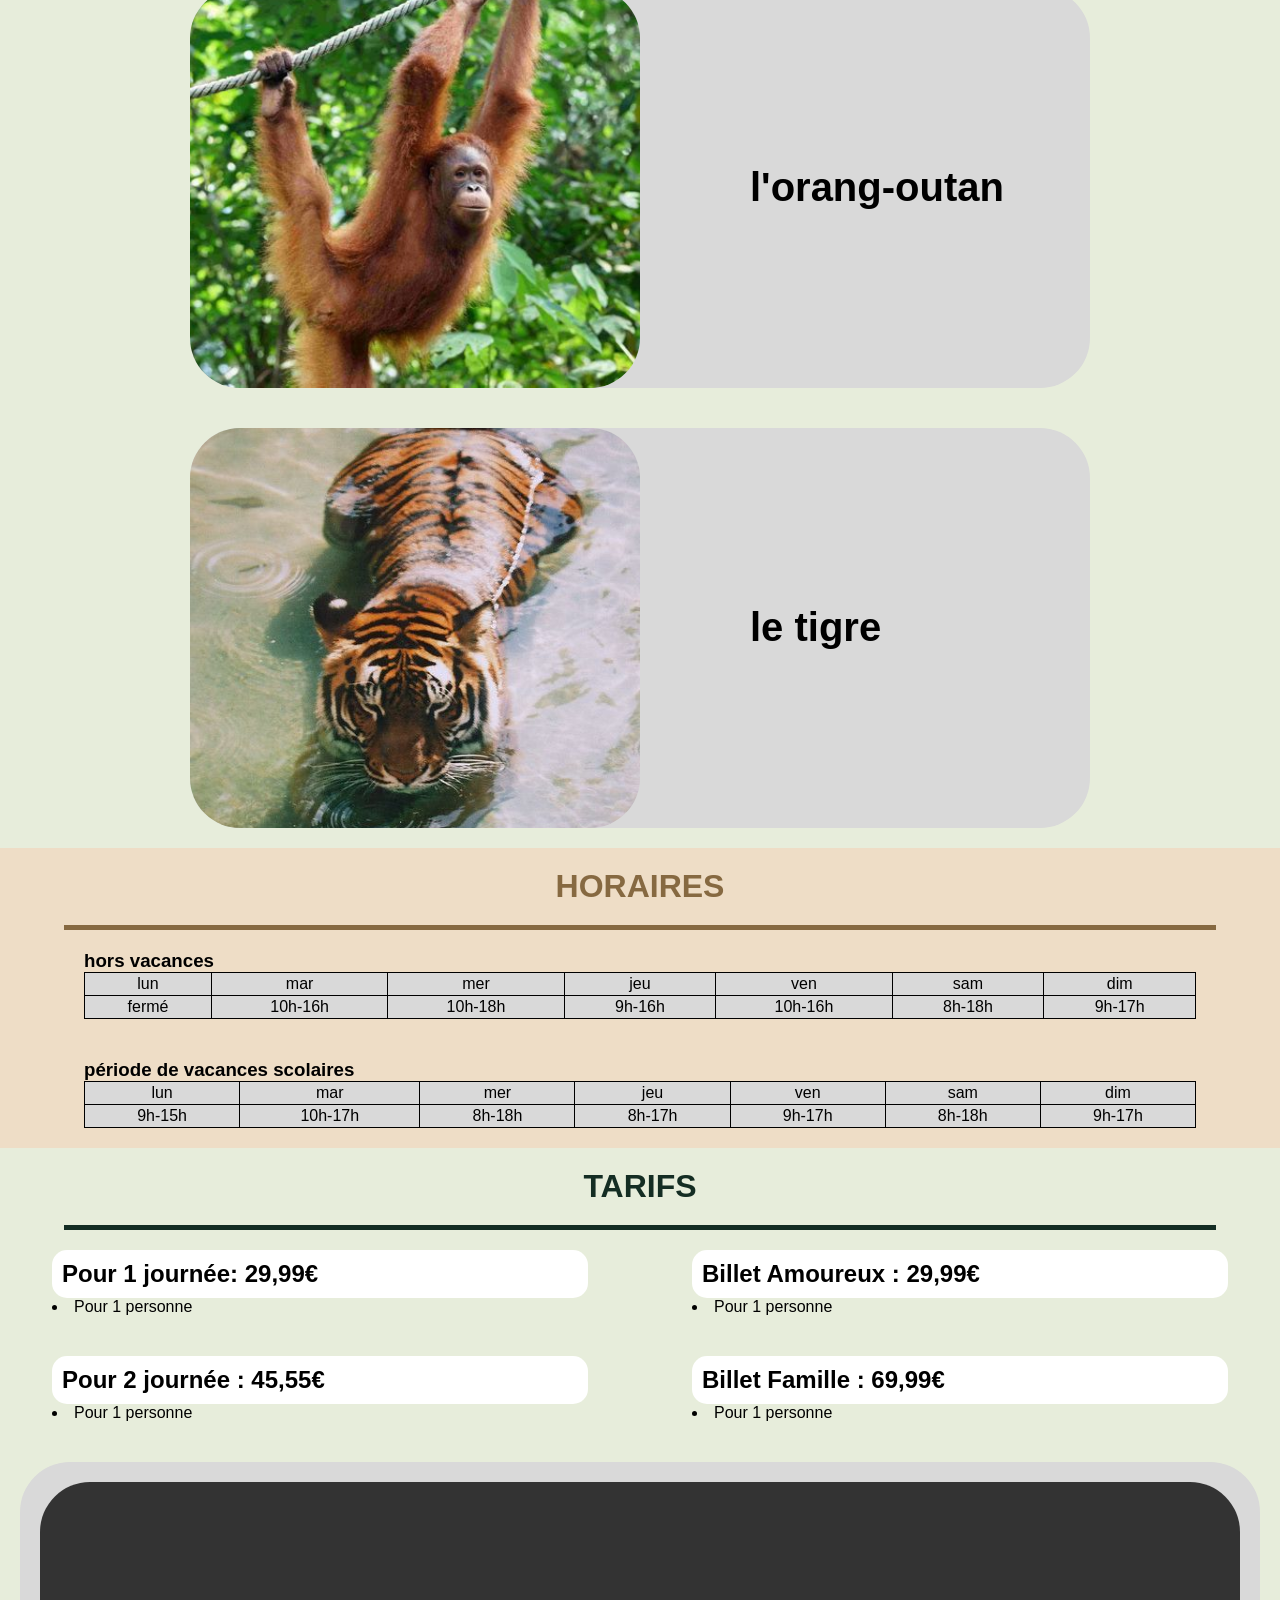
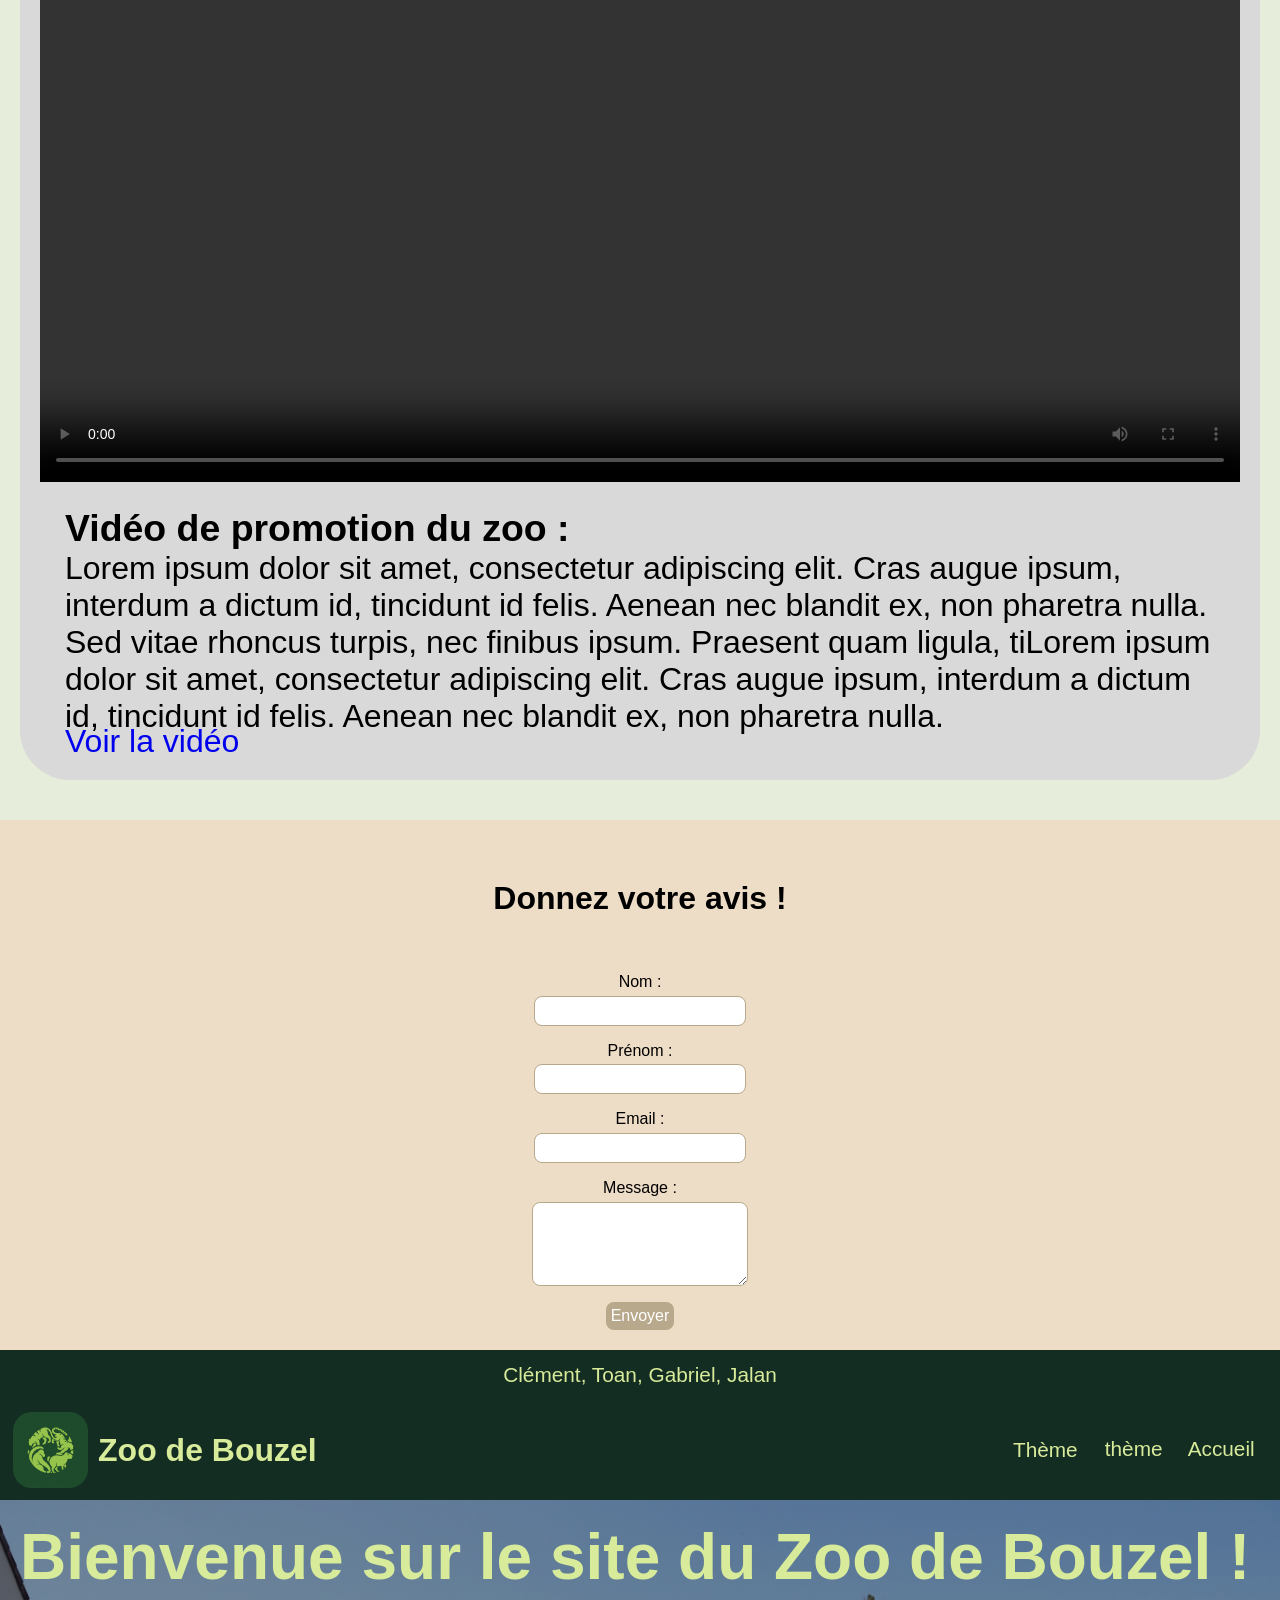
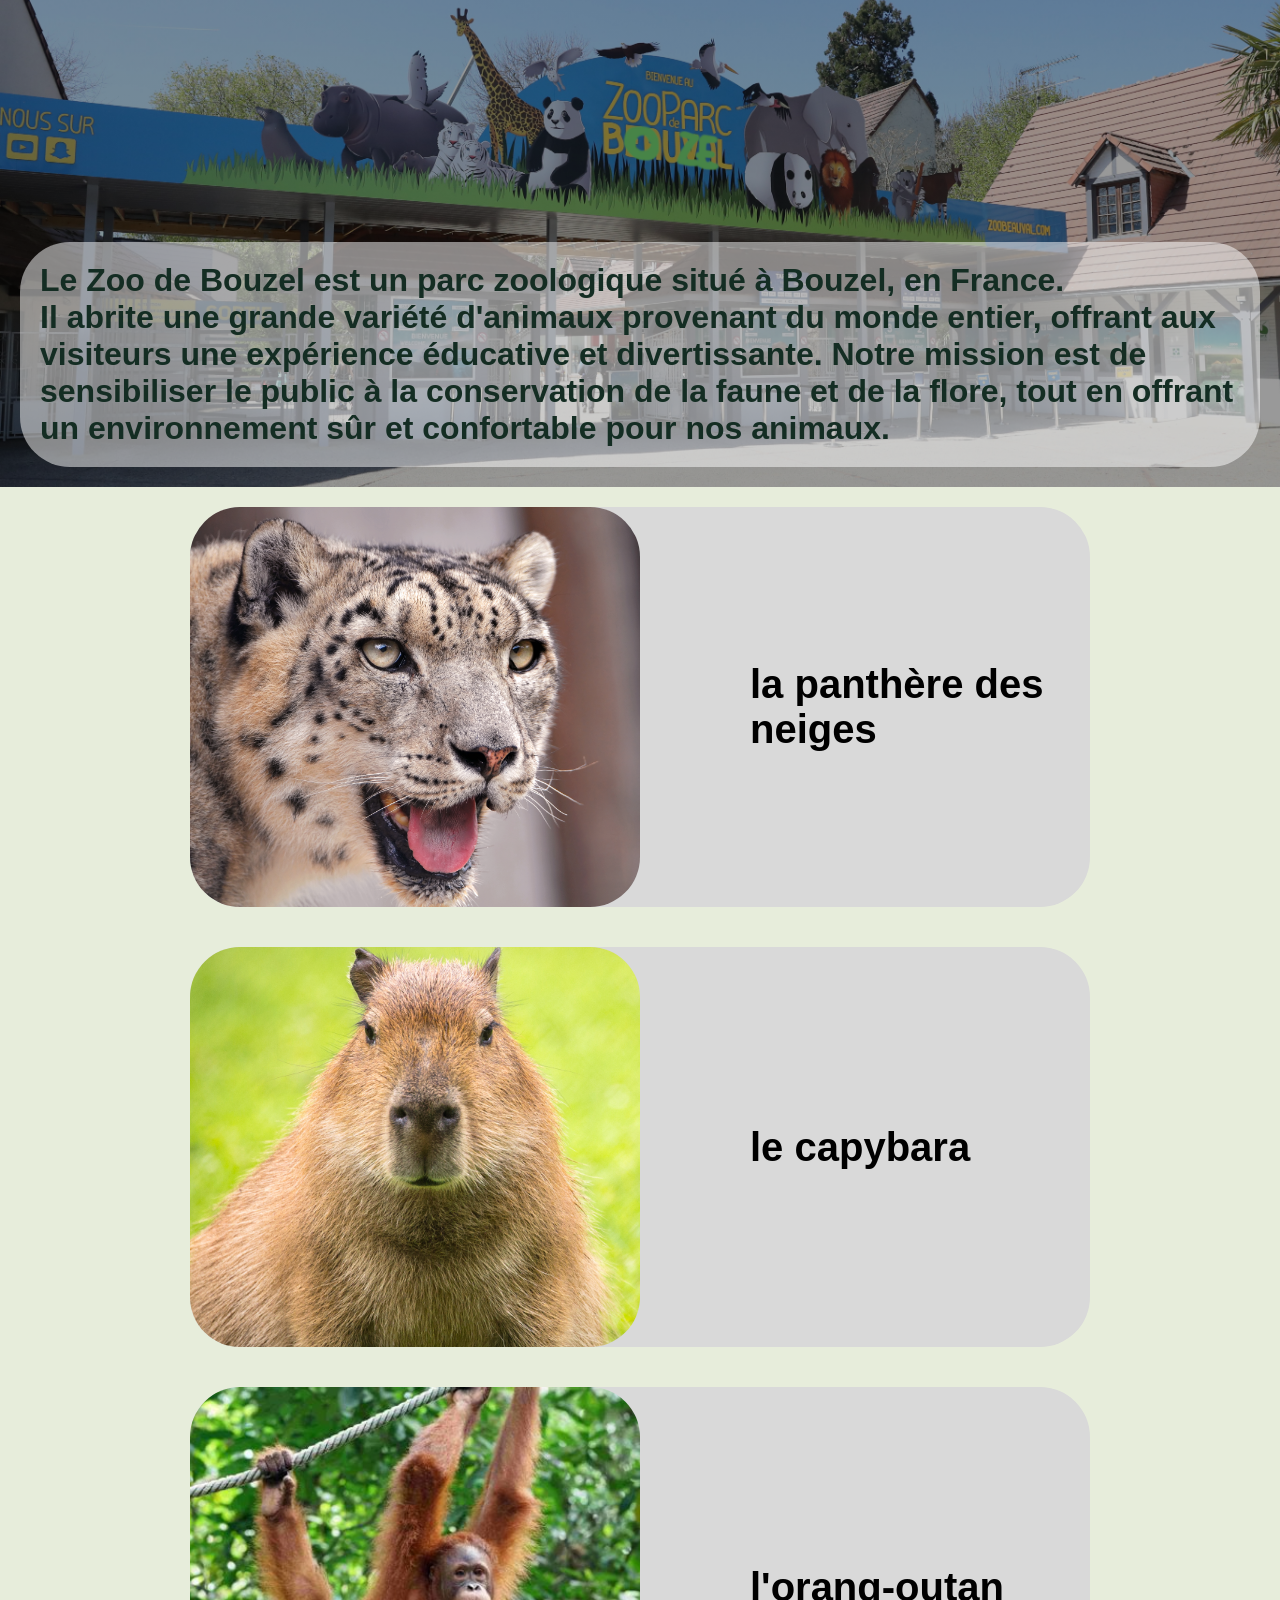
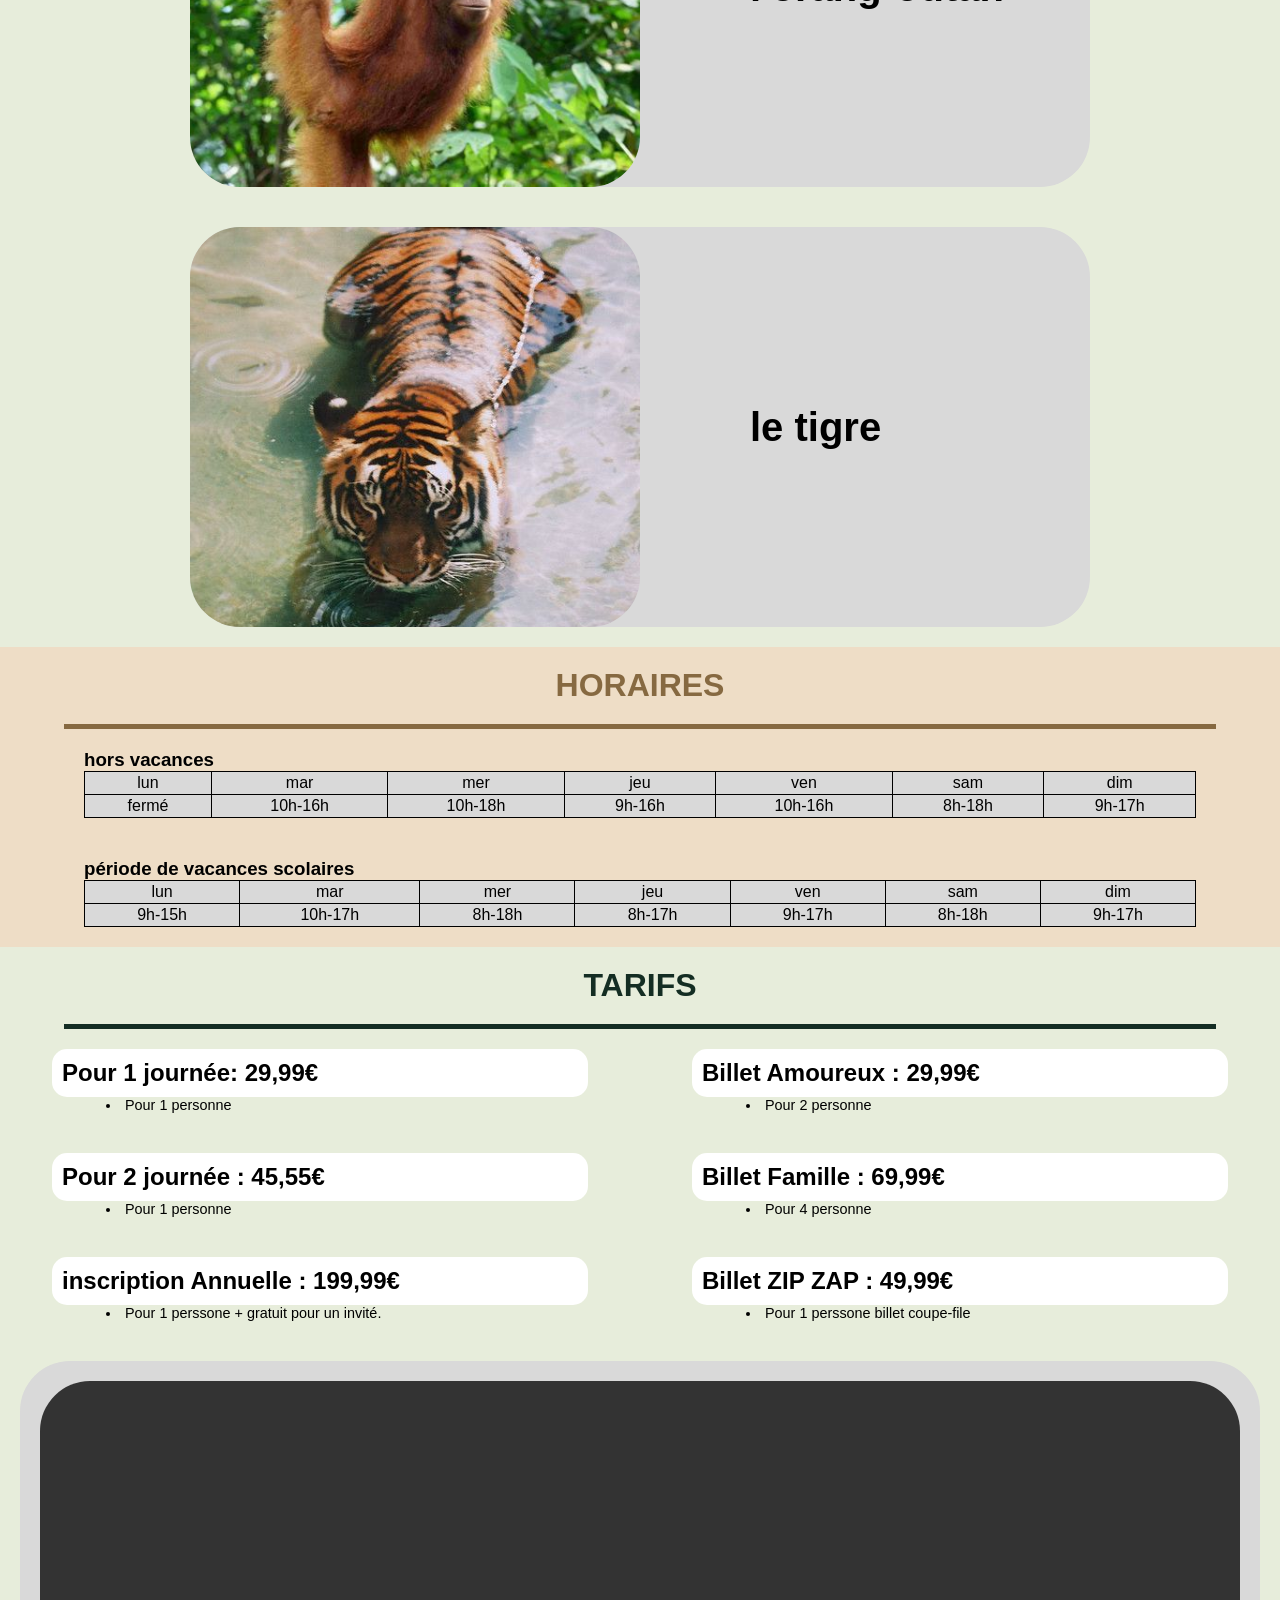
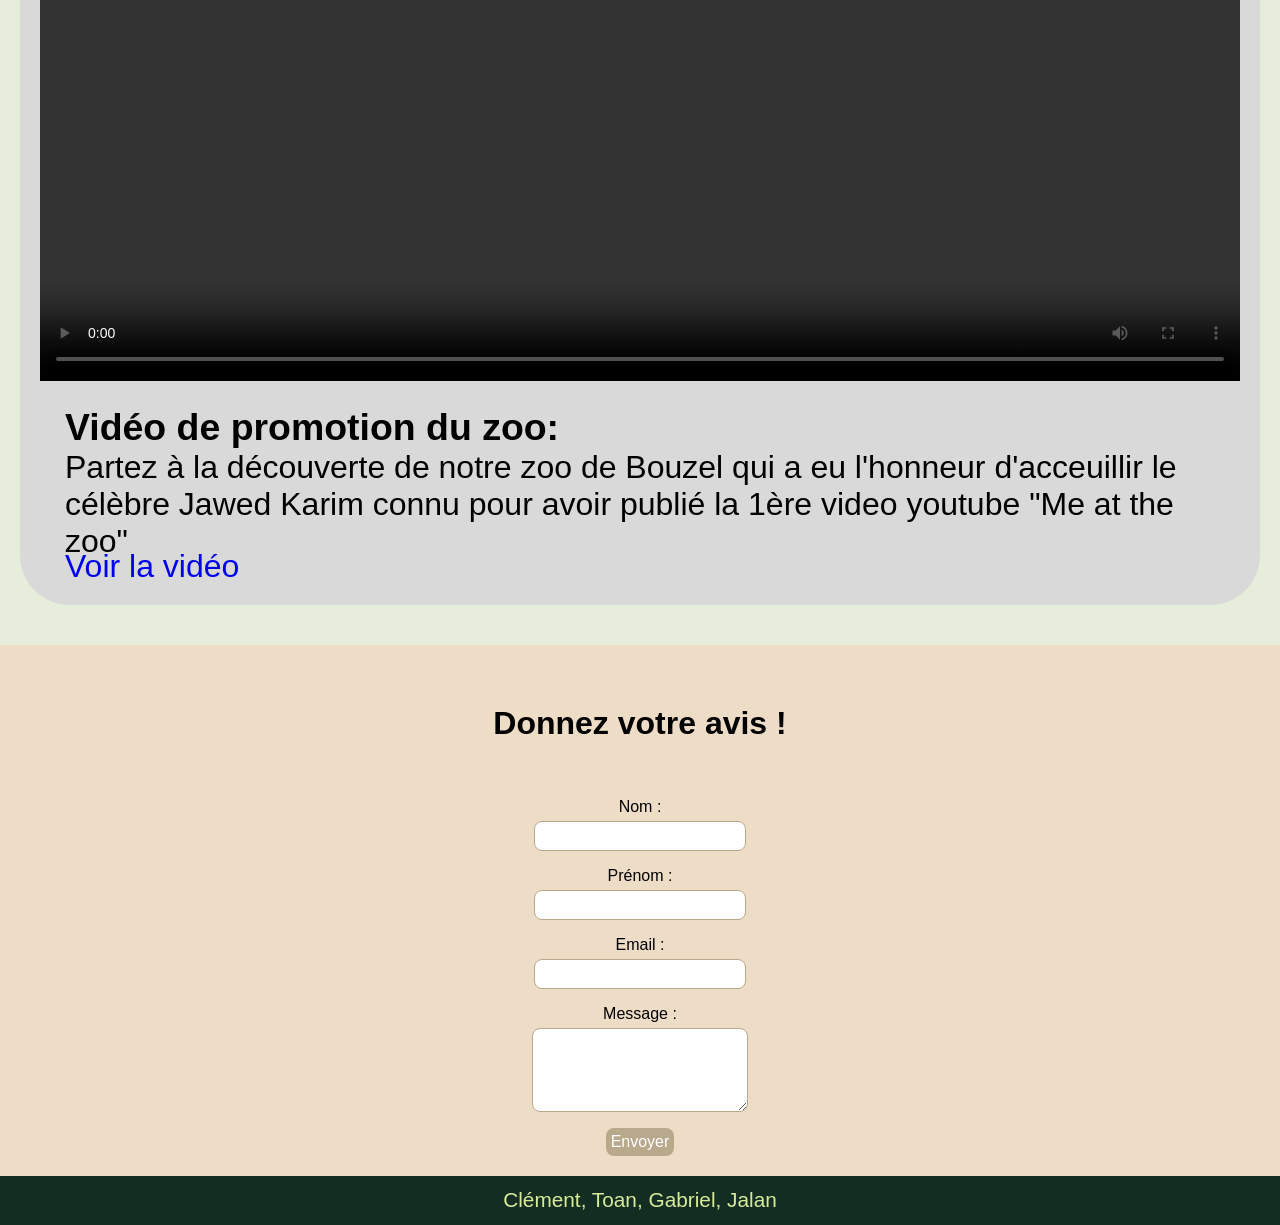
==== commit 41bbd3d8: "Refactor HTML structure and CSS links for improved layout and organization" ====
--- a/index.html
+++ b/index.html
@@ -1,5 +1,13 @@
 <!DOCTYPE html>
-<html lang="en">
+<html lang="fr">
+<head>
+    <meta charset="utf-8">
+    <meta name="viewport" content="width=device-width, initial-scale=1">
+    <title>Zoo de Bouzel</title>
+    <link rel="icon" type="image/png" href="Autres/logo.png">
+    <link rel="stylesheet" href="css/global.css">
+    <link rel="stylesheet" href="css/index.css"><!DOCTYPE html>
+<html lang="fr">
 <head>
     <meta charset="utf-8">
     <meta name="viewport" content="width=device-width, initial-scale=1">
@@ -8,16 +16,18 @@
     <link rel="stylesheet" href="css/global.css">
     <link rel="stylesheet" href="css/index.css">
     <link rel="stylesheet" id="theme" href="css/light.css"> 
-    <script type="text/javascript" src="js/theme-changer.js" defer></script>
+    <script src="js/theme-changer.js" defer></script>
 </head>
 
 <body>
     <header>
         <img alt="Logo du Zoo" id="logo_header" src="Autres/logo.png">
         <h1 id = "titre">Zoo de Bouzel</h1>
-        <button class ="in_header" id="themeChanger" type="button">
-            <svg xmlns="http://www.w3.org/2000/svg" viewBox="0 0 24 24" height="24px" width="24px" fill="#e3e3e3"><path d="M12,21q-3.75,0-6.38-2.63T3,12T5.63,5.63T12,3q0.35,0 0.69,0.02q0.34,0.02 0.66,0.07q-1.03,0.73-1.64,1.89T11.1,7.5q0,2.25 1.57,3.82T16.5,12.9q1.38,0 2.53-0.61t1.88-1.64q0.05,0.33 0.07,0.66T21,12q0,3.75-2.63,6.38T12,21Zm0-2q2.2,0 3.95-1.21t2.55-3.16q-0.5,0.13-1,0.2t-1,0.08q-3.07,0-5.24-2.16Q9.1,10.58 9.1,7.5q0-0.5 0.08-1t0.2-1Q7.43,6.3 6.21,8.05T5,12q0,2.9 2.05,4.95T12,19Zm-0.25-6.75Z"/></svg>
-            <svg xmlns="http://www.w3.org/2000/svg" viewBox="0 0 24 24" height="24px" width="24px" fill="#e3e3e3"><path d="M14.13,14.13Q15,13.25 15,12T14.13,9.88T12,9T9.88,9.88T9,12t0.88,2.13T12,15t2.13-0.88ZM8.46,15.54Q7,14.08 7,12Q7,9.92 8.46,8.46T12,7t3.54,1.46T17,12t-1.46,3.54T12,17q-2.07,0-3.54-1.46ZM5,13H1V11H5v2Zm18,0H19V11h4v2ZM11,5V1h2V5H11Zm0,18V19h2v4H11ZM6.4,7.75L3.88,5.32L5.3,3.85l2.4,2.5L6.4,7.75Zm12.3,12.4l-2.42-2.52l1.32-1.38l2.52,2.43L18.7,20.15ZM16.25,6.4l2.43-2.52L20.15,5.3l-2.5,2.4l-1.4-1.3ZM3.85,18.7l2.53-2.43L7.75,17.6L5.33,20.13L3.85,18.7ZM12,12Z"/></svg>
+        <button aria-label="Changer le thème" class ="in_header" id="themeChanger" type="button"> <!-- Bouton pour changer le thème / aria-label permet de décrire l'objectif du bouton et aria-hidden="true" permet de cacher le contenu du bouton pour les utilisateurs de lecteurs d'écran -->
+            <span aria-hidden="true">
+                <svg xmlns="http://www.w3.org/2000/svg" viewBox="0 0 24 24" height="24px" width="24px" fill="#e3e3e3"><path d="M12,21q-3.75,0-6.38-2.63T3,12T5.63,5.63T12,3q0.35,0 0.69,0.02q0.34,0.02 0.66,0.07q-1.03,0.73-1.64,1.89T11.1,7.5q0,2.25 1.57,3.82T16.5,12.9q1.38,0 2.53-0.61t1.88-1.64q0.05,0.33 0.07,0.66T21,12q0,3.75-2.63,6.38T12,21Zm0-2q2.2,0 3.95-1.21t2.55-3.16q-0.5,0.13-1,0.2t-1,0.08q-3.07,0-5.24-2.16Q9.1,10.58 9.1,7.5q0-0.5 0.08-1t0.2-1Q7.43,6.3 6.21,8.05T5,12q0,2.9 2.05,4.95T12,19Zm-0.25-6.75Z"/></svg>
+                <svg xmlns="http://www.w3.org/2000/svg" viewBox="0 0 24 24" height="24px" width="24px" fill="#e3e3e3"><path d="M14.13,14.13Q15,13.25 15,12T14.13,9.88T12,9T9.88,9.88T9,12t0.88,2.13T12,15t2.13-0.88ZM8.46,15.54Q7,14.08 7,12Q7,9.92 8.46,8.46T12,7t3.54,1.46T17,12t-1.46,3.54T12,17q-2.07,0-3.54-1.46ZM5,13H1V11H5v2Zm18,0H19V11h4v2ZM11,5V1h2V5H11Zm0,18V19h2v4H11ZM6.4,7.75L3.88,5.32L5.3,3.85l2.4,2.5L6.4,7.75Zm12.3,12.4l-2.42-2.52l1.32-1.38l2.52,2.43L18.7,20.15ZM16.25,6.4l2.43-2.52L20.15,5.3l-2.5,2.4l-1.4-1.3ZM3.85,18.7l2.53-2.43L7.75,17.6L5.33,20.13L3.85,18.7ZM12,12Z"/></svg>
+            </span>
         </button>
         <a class= "in_header" href="index.html">Accueil</a>
     </header>
@@ -190,3 +200,195 @@
     </footer>
 </body>
 </html>
+
+</head>
+
+<body>
+    <header>
+        <img alt="Logo du Zoo" id="logo_header" src="Autres/logo.png">
+        <h1 id = "titre">Zoo de Bouzel</h1>
+        <button class ="in_header" type="button">Thème</button>
+        <label class= "in_header" >thème</label>
+        <a class= "in_header" href="index.html">Accueil</a>
+    </header>
+    <!-- <img alt="Image du Zoo" id="premiere_image" src="Autres/entree_zoo.JPG"> -->
+    <section id="box1">  
+            <h2 >Bienvenue sur le site du Zoo de Bouzel !</h2>
+            <p id="intro">
+                Le  Zoo de Bouzel est un parc zoologique situé à Bouzel, en France.<br>Il abrite une grande variété d'animaux provenant du monde entier, offrant aux visiteurs une expérience éducative et divertissante.
+                Notre mission est de sensibiliser le public à la conservation de la faune et de la flore, tout en offrant un environnement sûr et confortable pour nos animaux.
+            </p>      
+    </section>
+    <section id="box2">
+        <a href="pages/animalClement.html" class="switch_box">
+            <div class="image_switch" id="image_panthere">
+            </div>
+            <p class="text_box_left">
+                La panthère des neiges vit dans les hautes montagnes d’Asie. Son pelage gris tacheté lui permet de se cacher entre les rochers, même quand il y a de la neige.
+            </p>
+            <h3 class="text_box_right">
+                la panthère des neiges
+            </h3>
+        </a>
+        <a href="pages/animalToan.html" class="switch_box">
+            <div class="image_switch" id="image_capybara">
+            </div>
+            <p class="text_box_left">
+                Un corps massif, particulièrement adapté à la nage et un calme sans égale... Le capybara est le plus gros rongeur au monde qui térifie absolument personne. Serieux! qui n'a pas envie de le carresser?
+            </p>
+            <h3 class="text_box_right">
+                le capybara
+            </h3>
+        </a>
+        <a href="pages/animalGabriel.html" class="switch_box">
+            <div class="image_switch" id="image_orangoutan">
+            </div>
+            <p class="text_box_left">
+                Lorem ipsum dolor sit amet, consectetur adipiscing elit. Cras augue  ipsum, interdum a 
+                felis. Aenean nec blandit ex,  non pharetra nulla. Sed vitae rhoncus turpis, nec finibus ipsum.  Praesent quam ligula, ti
+            </p>
+            <h3 class="text_box_right">
+                l'orang-outan
+            </h3>
+        </a>
+        <a href="pages/animalJalan.html" class="switch_box">
+            <div class="image_switch" id="image_tigre">
+            </div>
+            <p class="text_box_left">
+                Le tigre est un animal majestueux.
+                C'est le plus grand félin du monde, et il est également l'un des animaux les plus redoutables.
+                Vivant dans les forêts tropicales d'Asie, il est donc chinois.
+            </p>
+            <h3 class="text_box_right">
+                le tigre
+            </h3>
+        </a>
+    </section>
+    <section id="box3">
+        <h2 id="horaires">HORAIRES</h2>
+        <div class="vacances">
+            <h3>hors vacances</h3>
+            <table>
+                <tr>
+                    <td>lun</td>
+                    <td>mar</td>
+                    <td>mer</td>
+                    <td>jeu</td>
+                    <td>ven</td>
+                    <td>sam</td>
+                    <td>dim</td>
+                </tr>
+                <tr>
+                    <td>fermé</td>
+                    <td>10h-16h</td>
+                    <td>10h-18h</td>
+                    <td>9h-16h</td>
+                    <td>10h-16h</td>
+                    <td>8h-18h</td>
+                    <td>9h-17h</td>
+                </tr>
+
+            </table>
+        </div>
+        <div class="vacances">
+            <h3>période de vacances scolaires</h3>
+            <table>
+                <tr>
+                    <td>lun</td>
+                    <td>mar</td>
+                    <td>mer</td>
+                    <td>jeu</td>
+                    <td>ven</td>
+                    <td>sam</td>
+                    <td>dim</td>
+                </tr>
+                <tr>
+                    <td>9h-15h</td>
+                    <td>10h-17h</td>
+                    <td>8h-18h</td>
+                    <td>8h-17h</td>
+                    <td>9h-17h</td>
+                    <td>8h-18h</td>
+                    <td>9h-17h</td>
+                </tr>
+            </table>
+        </div>
+    </section>
+    <section id="box4">
+        <h2 id="tarif">TARIFS</h2>
+        <div class="type_tarif">
+            <h3 class="type">
+                 Pour 1 journée: 29,99€
+            </h3>
+            <li class="nb_personnes">Pour 1 personne</li>
+        </div>
+        <div class="type_tarif">
+            <h3 class="type">
+                Billet Amoureux : 29,99€
+            </h3>
+            <li class="nb_personnes">Pour 2 personne</li>
+        </div>
+        <div class="type_tarif">
+            <h3 class="type">
+                Pour 2 journée : 45,55€
+            </h3>
+            <li class="nb_personnes">Pour 1 personne</li>
+        </div>
+        <div class="type_tarif">
+            <h3 class="type">
+                Billet Famille : 69,99€
+            </h3>
+            <li class="nb_personnes">Pour 4 personne</li>
+        </div>
+        <div class="type_tarif">
+            <h3 class="type">
+                inscription Annuelle : 199,99€
+            </h3>
+            <li class="nb_personnes">Pour 1 perssone + gratuit pour un invité.</li>
+        </div>
+        <div class="type_tarif">
+            <h3 class="type">
+                Billet ZIP ZAP : 49,99€
+            </h3>
+            <li class="nb_personnes">Pour 1 perssone billet coupe-file</li>
+        </div>
+        <div id="video_box">
+            
+            <video id="first_video" controls width="500">
+                <source src="Autres/vidéo - me at the zoo.mp4" type="video/mp4">
+                <track src="Autres/sout-titre francais.vtt" kind="subtitles" srclang="fr" label="Français" default>
+                <track src="Autres/sous-titre japonais.vtt" kind="subtitles" srclang="ja" label="Japonais">
+            </video>
+           
+            <div id="video_box_right">
+                <h3>Vidéo de promotion du zoo: </h3>
+                <p>
+                    Partez à la découverte de notre zoo de Bouzel qui a eu l'honneur d'acceuillir le célèbre Jawed Karim connu pour avoir publié la 1ère video youtube "Me at the zoo"
+                </p>
+                <a id="video_link" href="https://www.youtube.com/watch?v=jNQXAC9IVRw">Voir la vidéo</a>
+
+            </div>
+        </div>
+        
+    </section>
+    <form >
+        <h2 class="form" >Donnez votre avis !</h2>
+            
+        <label>Nom :</label>
+        <input type="text" id="nom" name="nom" required>
+
+        <label>Prénom :</label>
+        <input type="text" id="prenom" name="prenom" required>
+
+        <label for="email">Email :</label>
+        <input type="email" id="email" name="email" required>
+        <label for="message">Message :</label>
+        <textarea id="message" name="message" rows="4" required></textarea>
+
+        <input type="submit" value="Envoyer">
+    </form>
+    <footer>
+        <p class= "in_footer">Clément, Toan, Gabriel, Jalan</p>        
+    </footer>
+</body>
+</html>
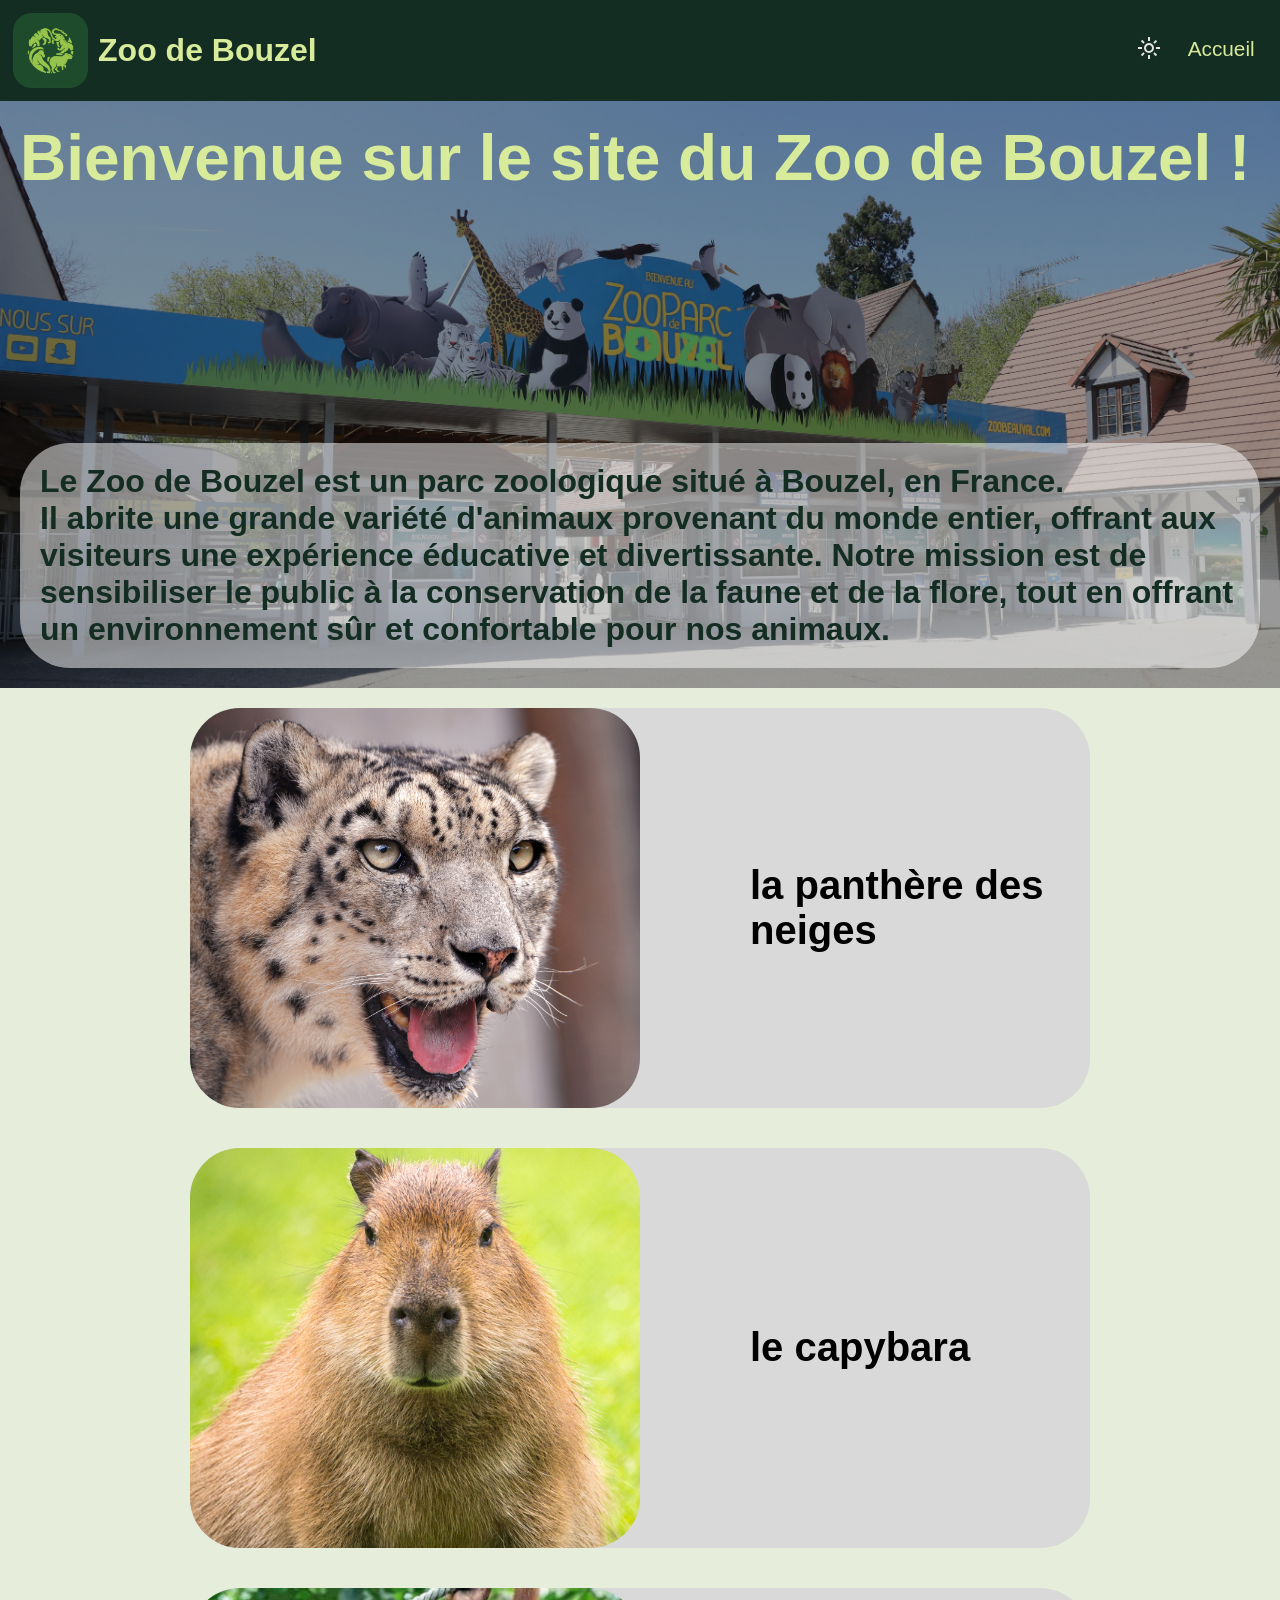
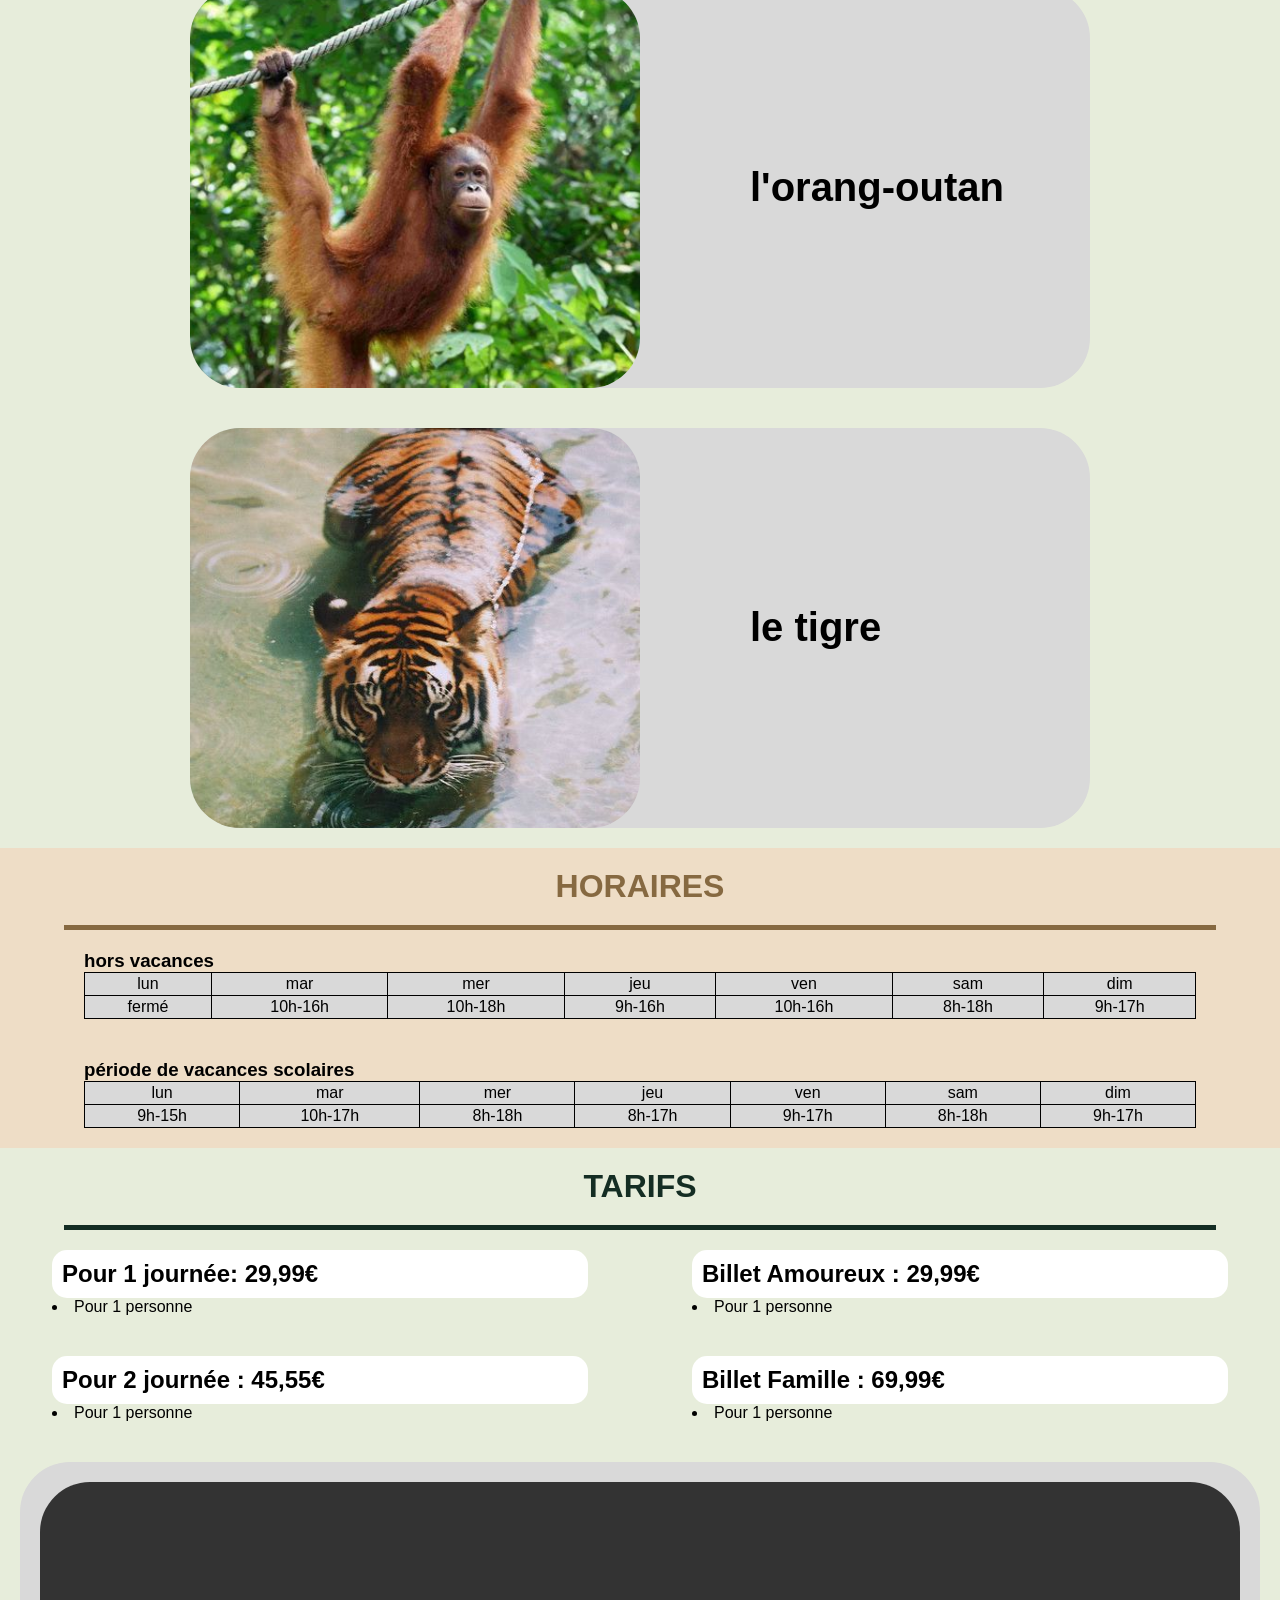
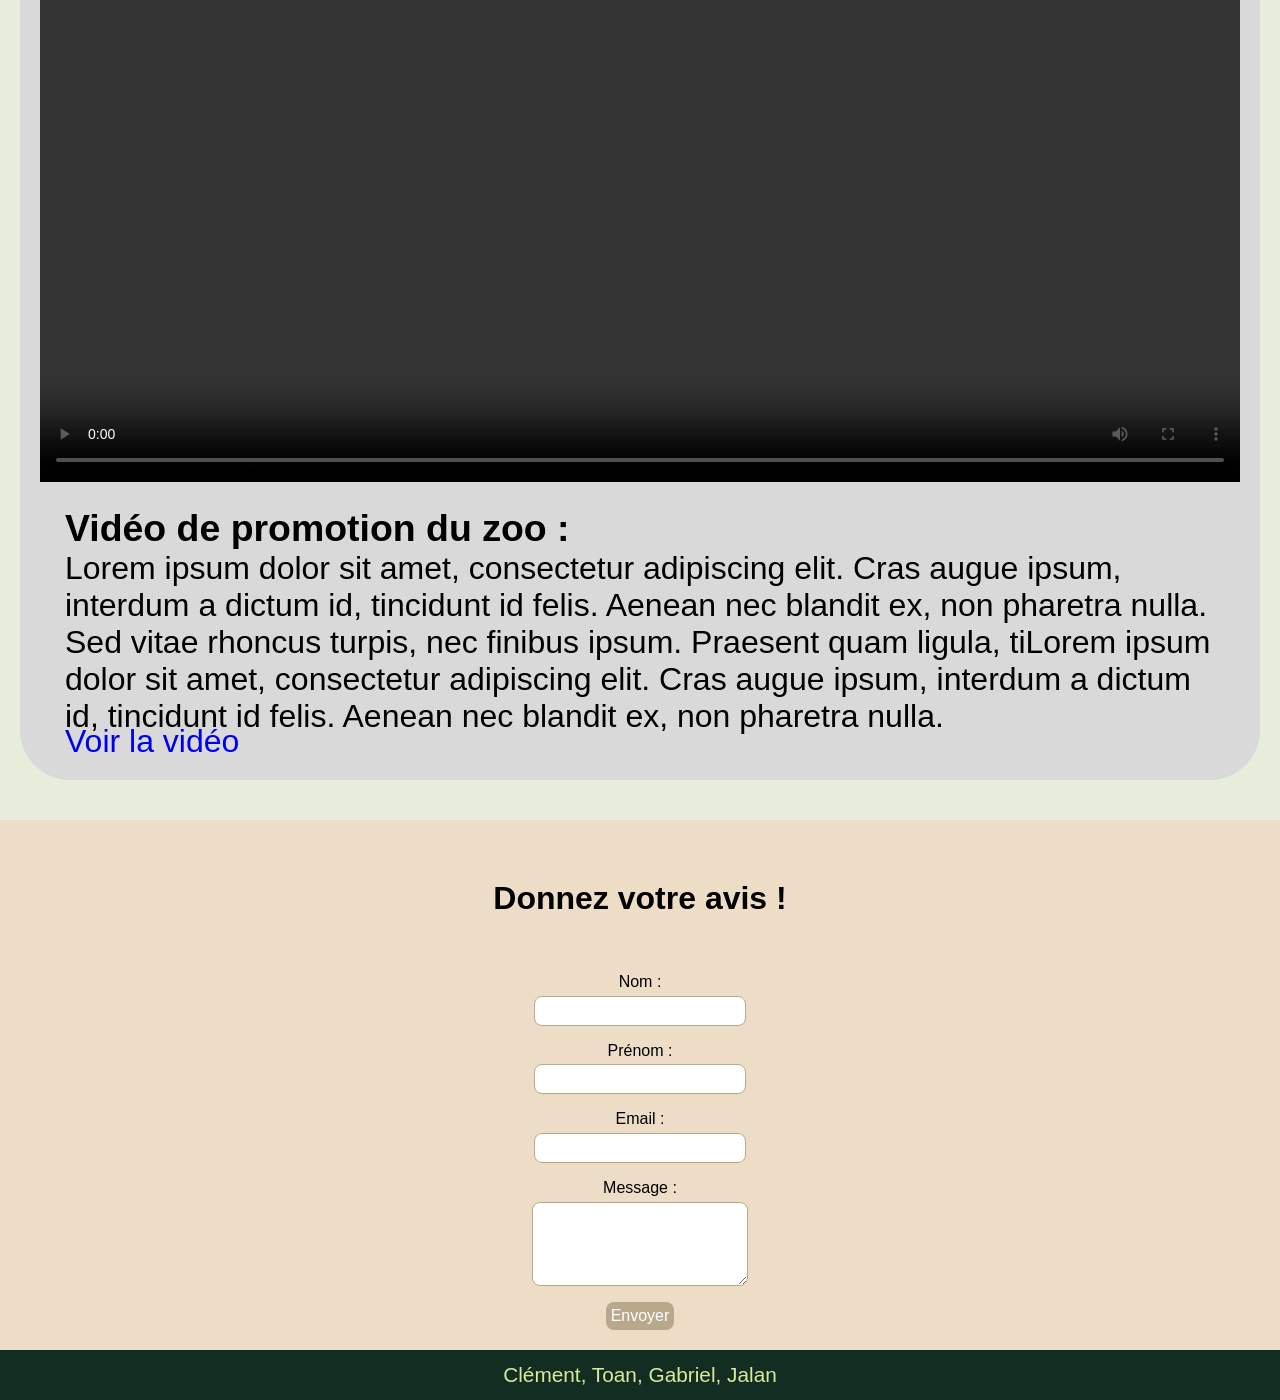
==== commit f86dc7f0: "toto" ====
--- a/index.html
+++ b/index.html
@@ -1,12 +1,4 @@
 <!DOCTYPE html>
-<html lang="fr">
-<head>
-    <meta charset="utf-8">
-    <meta name="viewport" content="width=device-width, initial-scale=1">
-    <title>Zoo de Bouzel</title>
-    <link rel="icon" type="image/png" href="Autres/logo.png">
-    <link rel="stylesheet" href="css/global.css">
-    <link rel="stylesheet" href="css/index.css"><!DOCTYPE html>
 <html lang="fr">
 <head>
     <meta charset="utf-8">
@@ -199,196 +191,4 @@
         <p class= "in_footer">Clément, Toan, Gabriel, Jalan</p>        
     </footer>
 </body>
-</html>
-
-</head>
-
-<body>
-    <header>
-        <img alt="Logo du Zoo" id="logo_header" src="Autres/logo.png">
-        <h1 id = "titre">Zoo de Bouzel</h1>
-        <button class ="in_header" type="button">Thème</button>
-        <label class= "in_header" >thème</label>
-        <a class= "in_header" href="index.html">Accueil</a>
-    </header>
-    <!-- <img alt="Image du Zoo" id="premiere_image" src="Autres/entree_zoo.JPG"> -->
-    <section id="box1">  
-            <h2 >Bienvenue sur le site du Zoo de Bouzel !</h2>
-            <p id="intro">
-                Le  Zoo de Bouzel est un parc zoologique situé à Bouzel, en France.<br>Il abrite une grande variété d'animaux provenant du monde entier, offrant aux visiteurs une expérience éducative et divertissante.
-                Notre mission est de sensibiliser le public à la conservation de la faune et de la flore, tout en offrant un environnement sûr et confortable pour nos animaux.
-            </p>      
-    </section>
-    <section id="box2">
-        <a href="pages/animalClement.html" class="switch_box">
-            <div class="image_switch" id="image_panthere">
-            </div>
-            <p class="text_box_left">
-                La panthère des neiges vit dans les hautes montagnes d’Asie. Son pelage gris tacheté lui permet de se cacher entre les rochers, même quand il y a de la neige.
-            </p>
-            <h3 class="text_box_right">
-                la panthère des neiges
-            </h3>
-        </a>
-        <a href="pages/animalToan.html" class="switch_box">
-            <div class="image_switch" id="image_capybara">
-            </div>
-            <p class="text_box_left">
-                Un corps massif, particulièrement adapté à la nage et un calme sans égale... Le capybara est le plus gros rongeur au monde qui térifie absolument personne. Serieux! qui n'a pas envie de le carresser?
-            </p>
-            <h3 class="text_box_right">
-                le capybara
-            </h3>
-        </a>
-        <a href="pages/animalGabriel.html" class="switch_box">
-            <div class="image_switch" id="image_orangoutan">
-            </div>
-            <p class="text_box_left">
-                Lorem ipsum dolor sit amet, consectetur adipiscing elit. Cras augue  ipsum, interdum a 
-                felis. Aenean nec blandit ex,  non pharetra nulla. Sed vitae rhoncus turpis, nec finibus ipsum.  Praesent quam ligula, ti
-            </p>
-            <h3 class="text_box_right">
-                l'orang-outan
-            </h3>
-        </a>
-        <a href="pages/animalJalan.html" class="switch_box">
-            <div class="image_switch" id="image_tigre">
-            </div>
-            <p class="text_box_left">
-                Le tigre est un animal majestueux.
-                C'est le plus grand félin du monde, et il est également l'un des animaux les plus redoutables.
-                Vivant dans les forêts tropicales d'Asie, il est donc chinois.
-            </p>
-            <h3 class="text_box_right">
-                le tigre
-            </h3>
-        </a>
-    </section>
-    <section id="box3">
-        <h2 id="horaires">HORAIRES</h2>
-        <div class="vacances">
-            <h3>hors vacances</h3>
-            <table>
-                <tr>
-                    <td>lun</td>
-                    <td>mar</td>
-                    <td>mer</td>
-                    <td>jeu</td>
-                    <td>ven</td>
-                    <td>sam</td>
-                    <td>dim</td>
-                </tr>
-                <tr>
-                    <td>fermé</td>
-                    <td>10h-16h</td>
-                    <td>10h-18h</td>
-                    <td>9h-16h</td>
-                    <td>10h-16h</td>
-                    <td>8h-18h</td>
-                    <td>9h-17h</td>
-                </tr>
-
-            </table>
-        </div>
-        <div class="vacances">
-            <h3>période de vacances scolaires</h3>
-            <table>
-                <tr>
-                    <td>lun</td>
-                    <td>mar</td>
-                    <td>mer</td>
-                    <td>jeu</td>
-                    <td>ven</td>
-                    <td>sam</td>
-                    <td>dim</td>
-                </tr>
-                <tr>
-                    <td>9h-15h</td>
-                    <td>10h-17h</td>
-                    <td>8h-18h</td>
-                    <td>8h-17h</td>
-                    <td>9h-17h</td>
-                    <td>8h-18h</td>
-                    <td>9h-17h</td>
-                </tr>
-            </table>
-        </div>
-    </section>
-    <section id="box4">
-        <h2 id="tarif">TARIFS</h2>
-        <div class="type_tarif">
-            <h3 class="type">
-                 Pour 1 journée: 29,99€
-            </h3>
-            <li class="nb_personnes">Pour 1 personne</li>
-        </div>
-        <div class="type_tarif">
-            <h3 class="type">
-                Billet Amoureux : 29,99€
-            </h3>
-            <li class="nb_personnes">Pour 2 personne</li>
-        </div>
-        <div class="type_tarif">
-            <h3 class="type">
-                Pour 2 journée : 45,55€
-            </h3>
-            <li class="nb_personnes">Pour 1 personne</li>
-        </div>
-        <div class="type_tarif">
-            <h3 class="type">
-                Billet Famille : 69,99€
-            </h3>
-            <li class="nb_personnes">Pour 4 personne</li>
-        </div>
-        <div class="type_tarif">
-            <h3 class="type">
-                inscription Annuelle : 199,99€
-            </h3>
-            <li class="nb_personnes">Pour 1 perssone + gratuit pour un invité.</li>
-        </div>
-        <div class="type_tarif">
-            <h3 class="type">
-                Billet ZIP ZAP : 49,99€
-            </h3>
-            <li class="nb_personnes">Pour 1 perssone billet coupe-file</li>
-        </div>
-        <div id="video_box">
-            
-            <video id="first_video" controls width="500">
-                <source src="Autres/vidéo - me at the zoo.mp4" type="video/mp4">
-                <track src="Autres/sout-titre francais.vtt" kind="subtitles" srclang="fr" label="Français" default>
-                <track src="Autres/sous-titre japonais.vtt" kind="subtitles" srclang="ja" label="Japonais">
-            </video>
-           
-            <div id="video_box_right">
-                <h3>Vidéo de promotion du zoo: </h3>
-                <p>
-                    Partez à la découverte de notre zoo de Bouzel qui a eu l'honneur d'acceuillir le célèbre Jawed Karim connu pour avoir publié la 1ère video youtube "Me at the zoo"
-                </p>
-                <a id="video_link" href="https://www.youtube.com/watch?v=jNQXAC9IVRw">Voir la vidéo</a>
-
-            </div>
-        </div>
-        
-    </section>
-    <form >
-        <h2 class="form" >Donnez votre avis !</h2>
-            
-        <label>Nom :</label>
-        <input type="text" id="nom" name="nom" required>
-
-        <label>Prénom :</label>
-        <input type="text" id="prenom" name="prenom" required>
-
-        <label for="email">Email :</label>
-        <input type="email" id="email" name="email" required>
-        <label for="message">Message :</label>
-        <textarea id="message" name="message" rows="4" required></textarea>
-
-        <input type="submit" value="Envoyer">
-    </form>
-    <footer>
-        <p class= "in_footer">Clément, Toan, Gabriel, Jalan</p>        
-    </footer>
-</body>
-</html>
+</html>
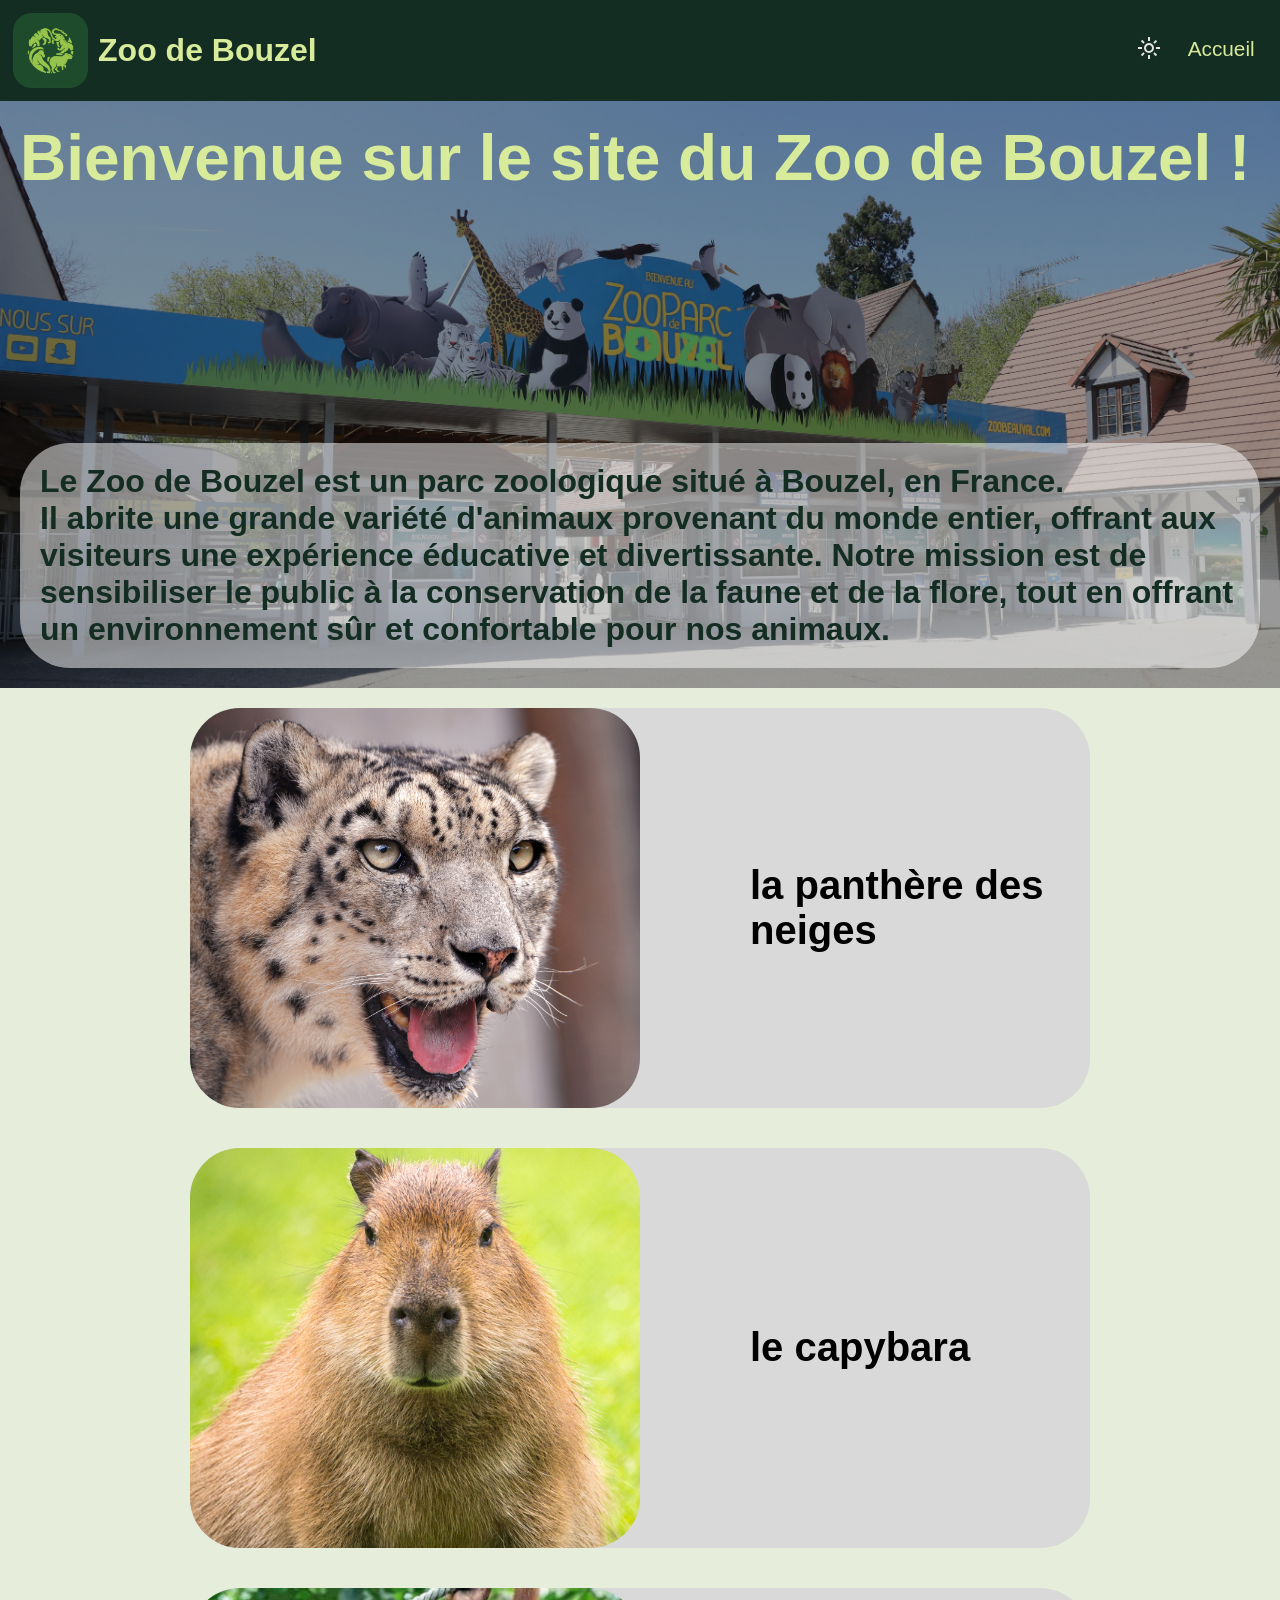
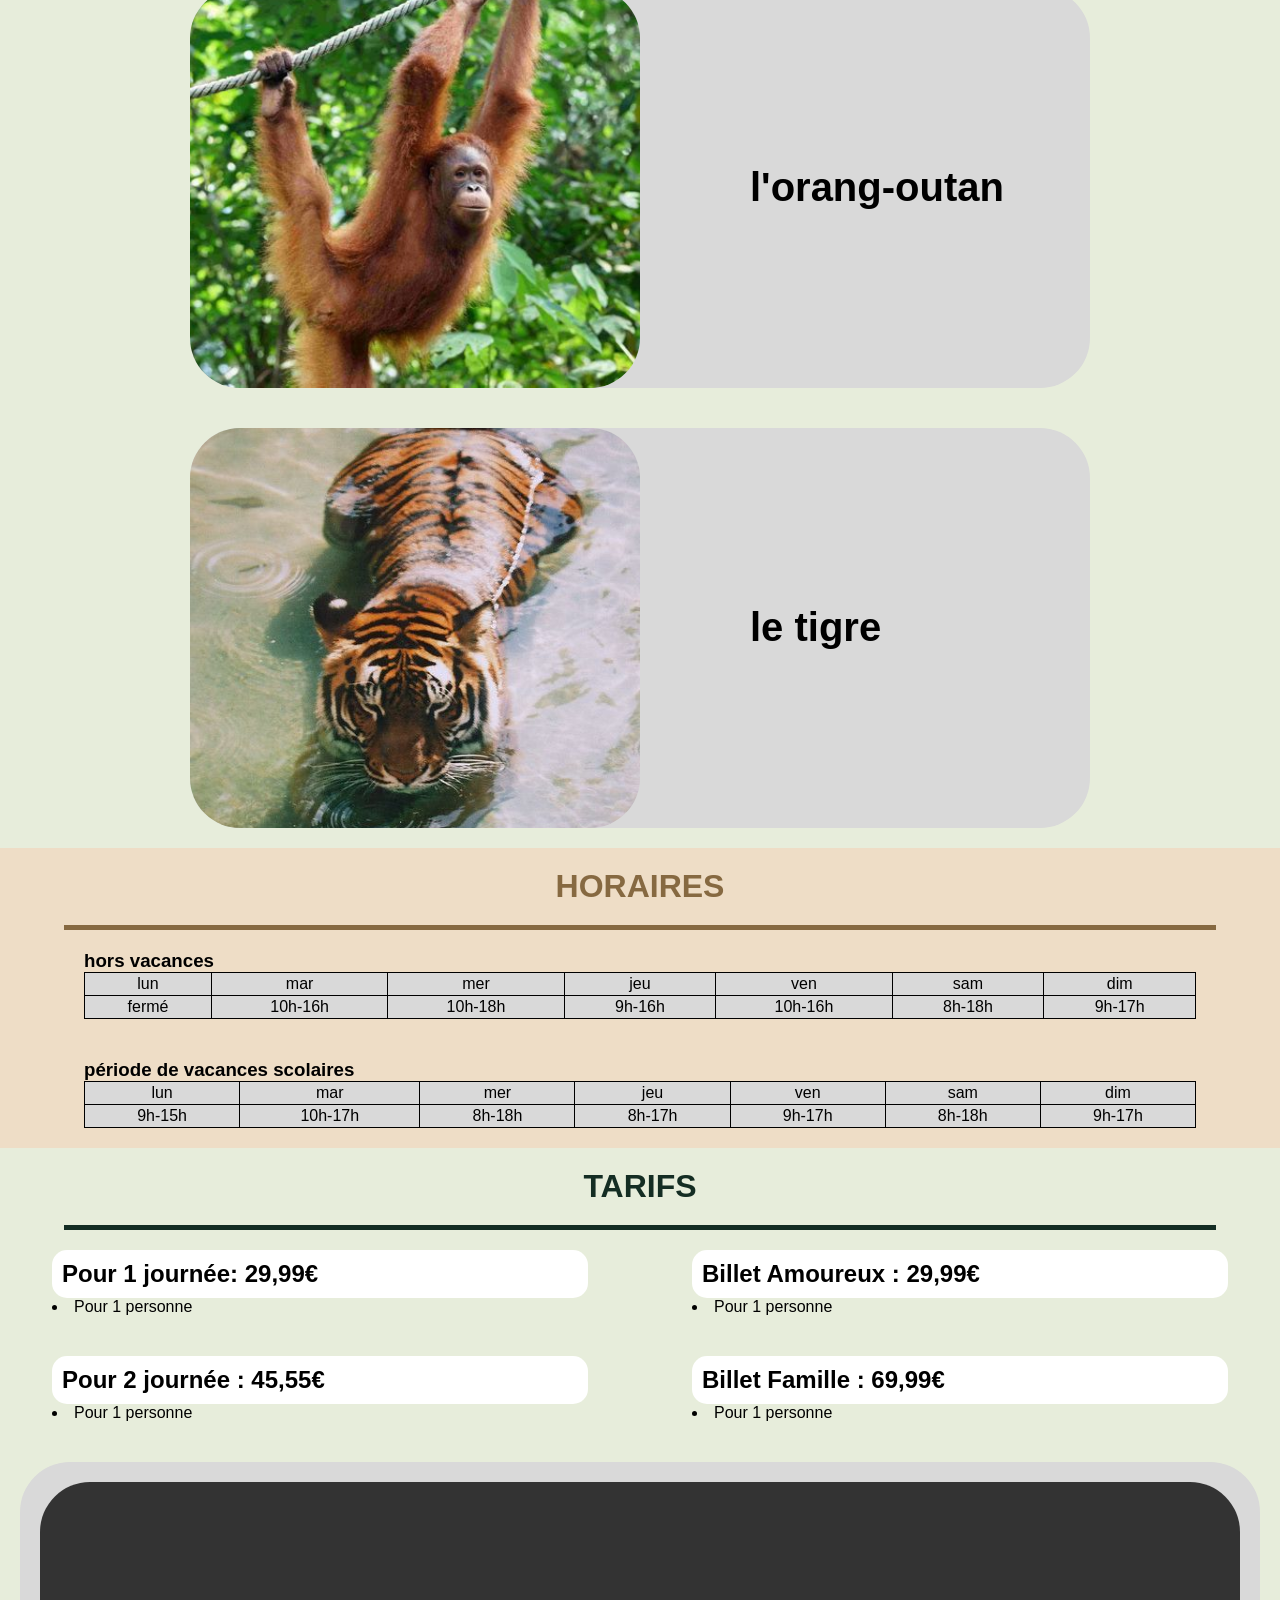
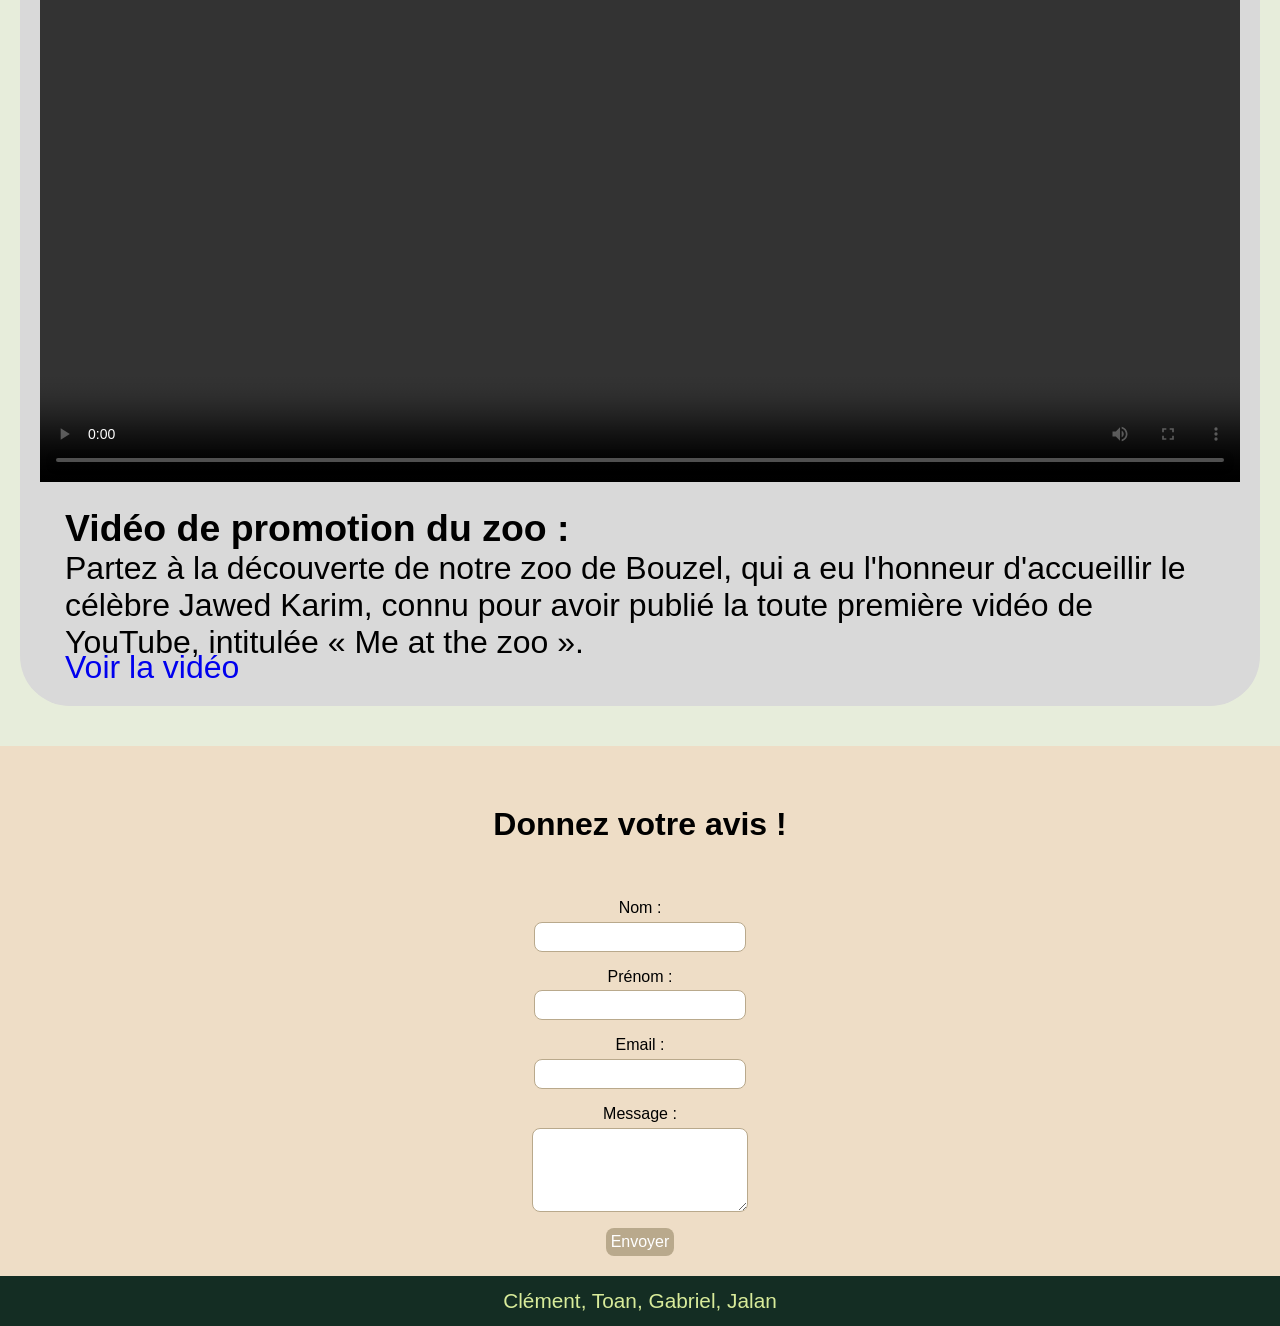
==== commit 3e7e7434: "Update page titles and improve accessibility in animal pages" ====
--- a/index.html
+++ b/index.html
@@ -163,7 +163,7 @@
             <div id="video_box_right">
                 <h3 class="dark">Vidéo de promotion du zoo :</h3>
                 <p class="dark">
-                    Lorem ipsum dolor sit amet, consectetur adipiscing elit. Cras augue  ipsum, interdum a dictum id, tincidunt id felis. Aenean nec blandit ex,  non pharetra nulla. Sed vitae rhoncus turpis, nec finibus ipsum.  Praesent quam ligula, tiLorem ipsum dolor sit amet, consectetur adipiscing elit. Cras augue  ipsum, interdum a dictum id, tincidunt id felis. Aenean nec blandit ex,  non pharetra nulla.
+                    Partez à la découverte de notre zoo de Bouzel, qui a eu l'honneur d'accueillir le célèbre Jawed Karim, connu pour avoir publié la toute première vidéo de YouTube, intitulée « Me at the zoo ».
                 </p>
                 <a id="video_link" href="https://www.youtube.com/watch?v=jNQXAC9IVRw">Voir la vidéo</a>
 
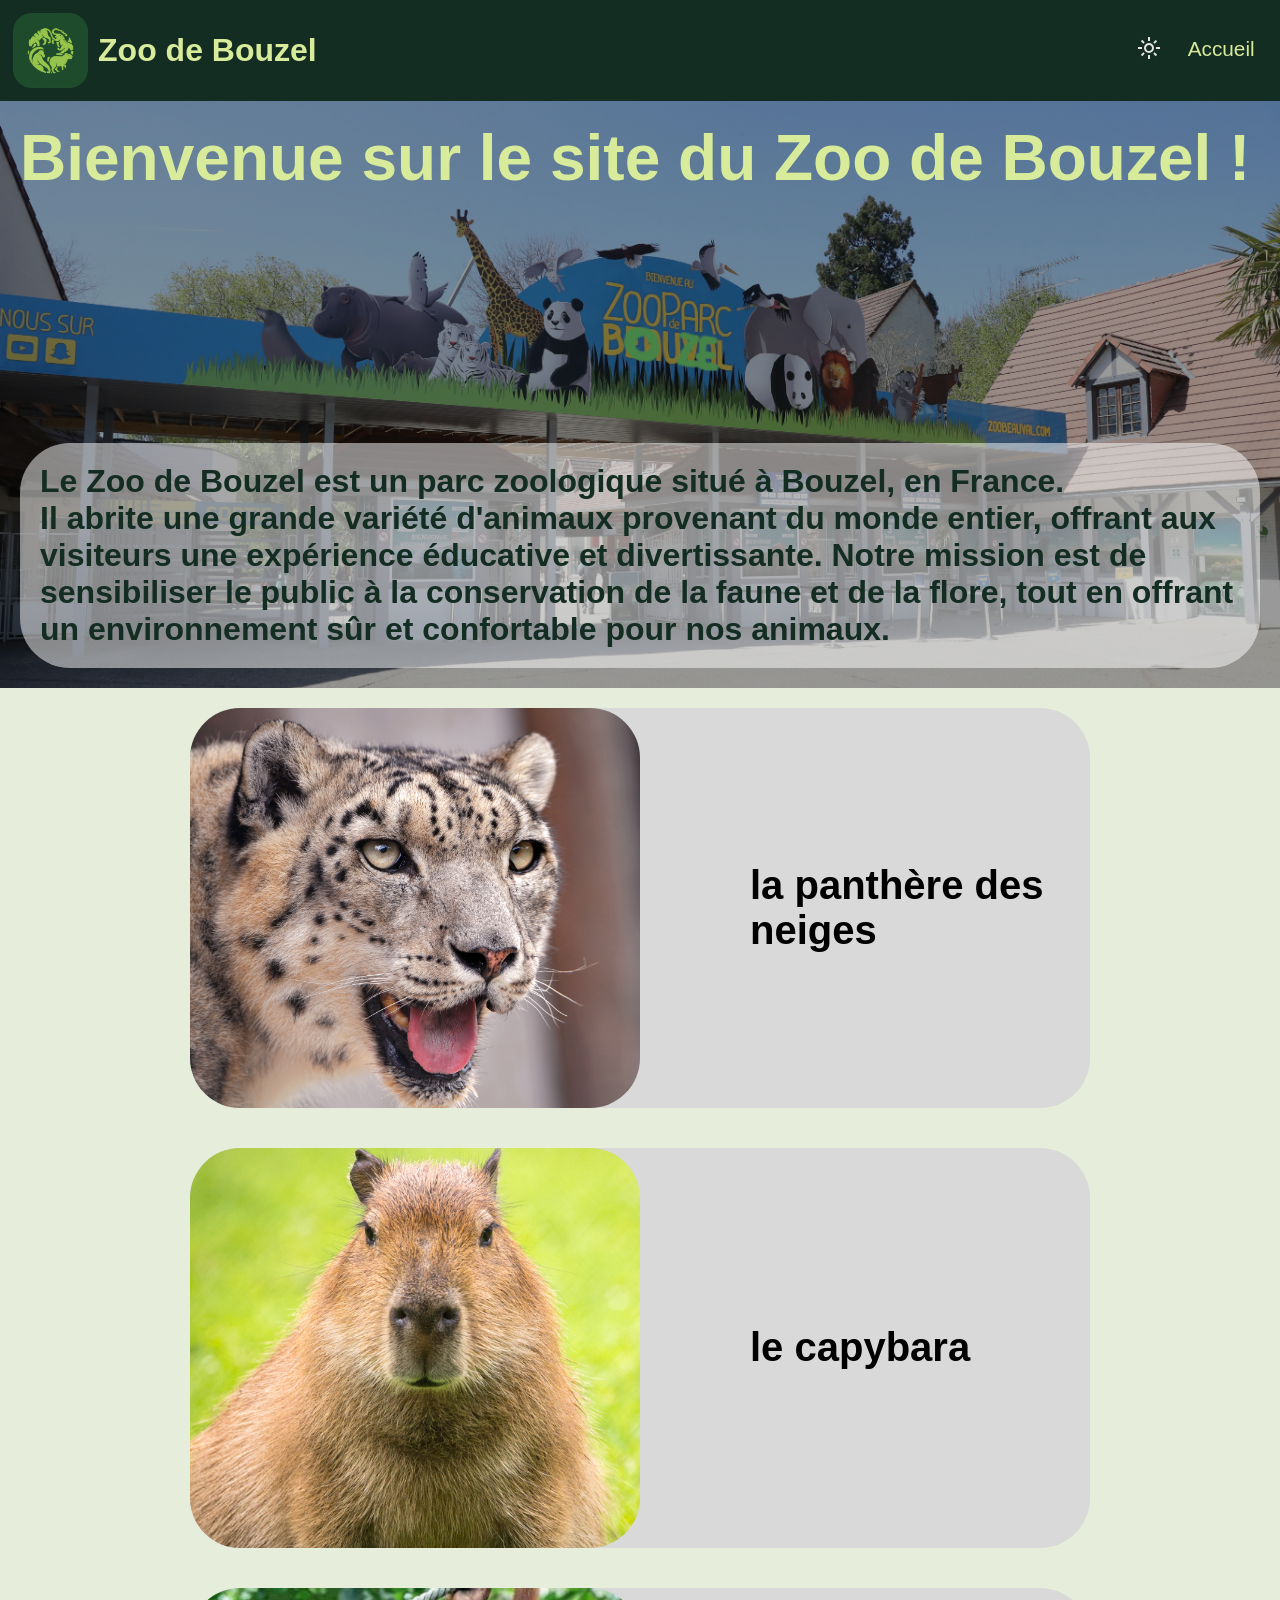
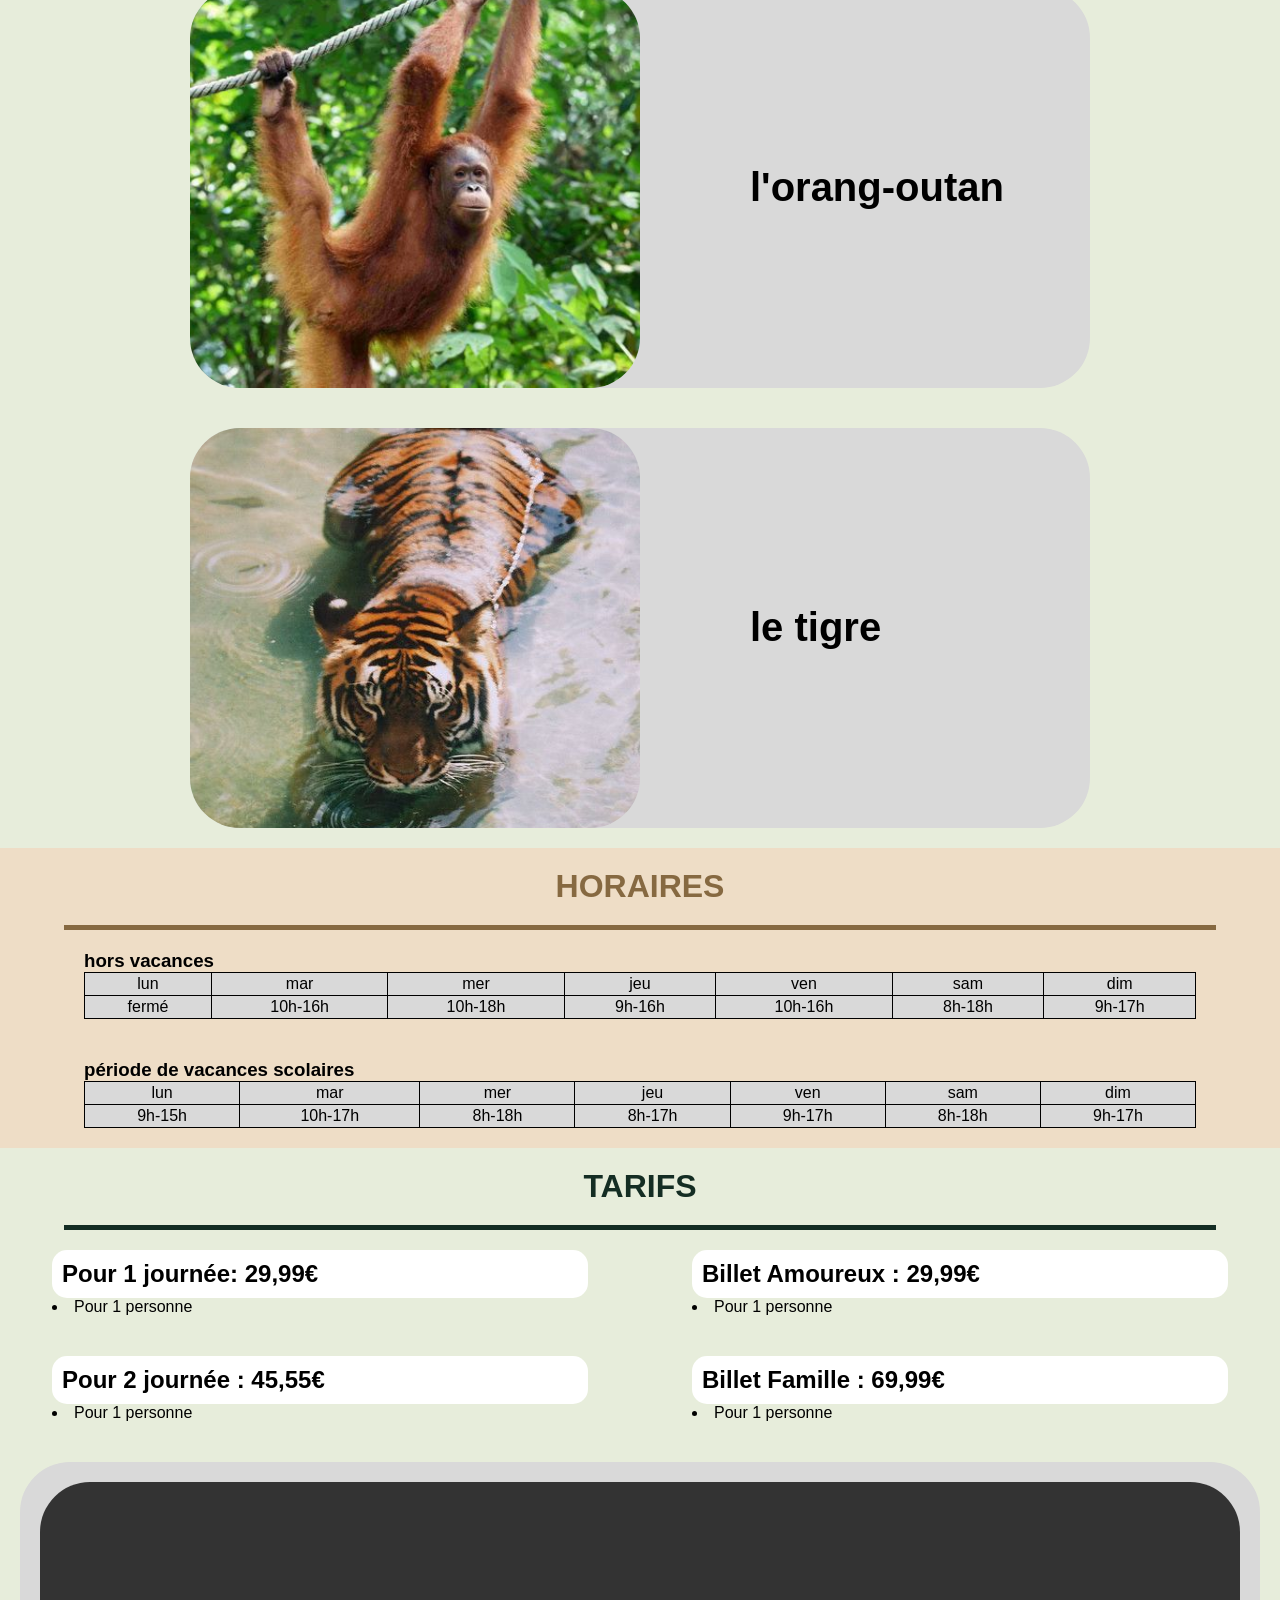
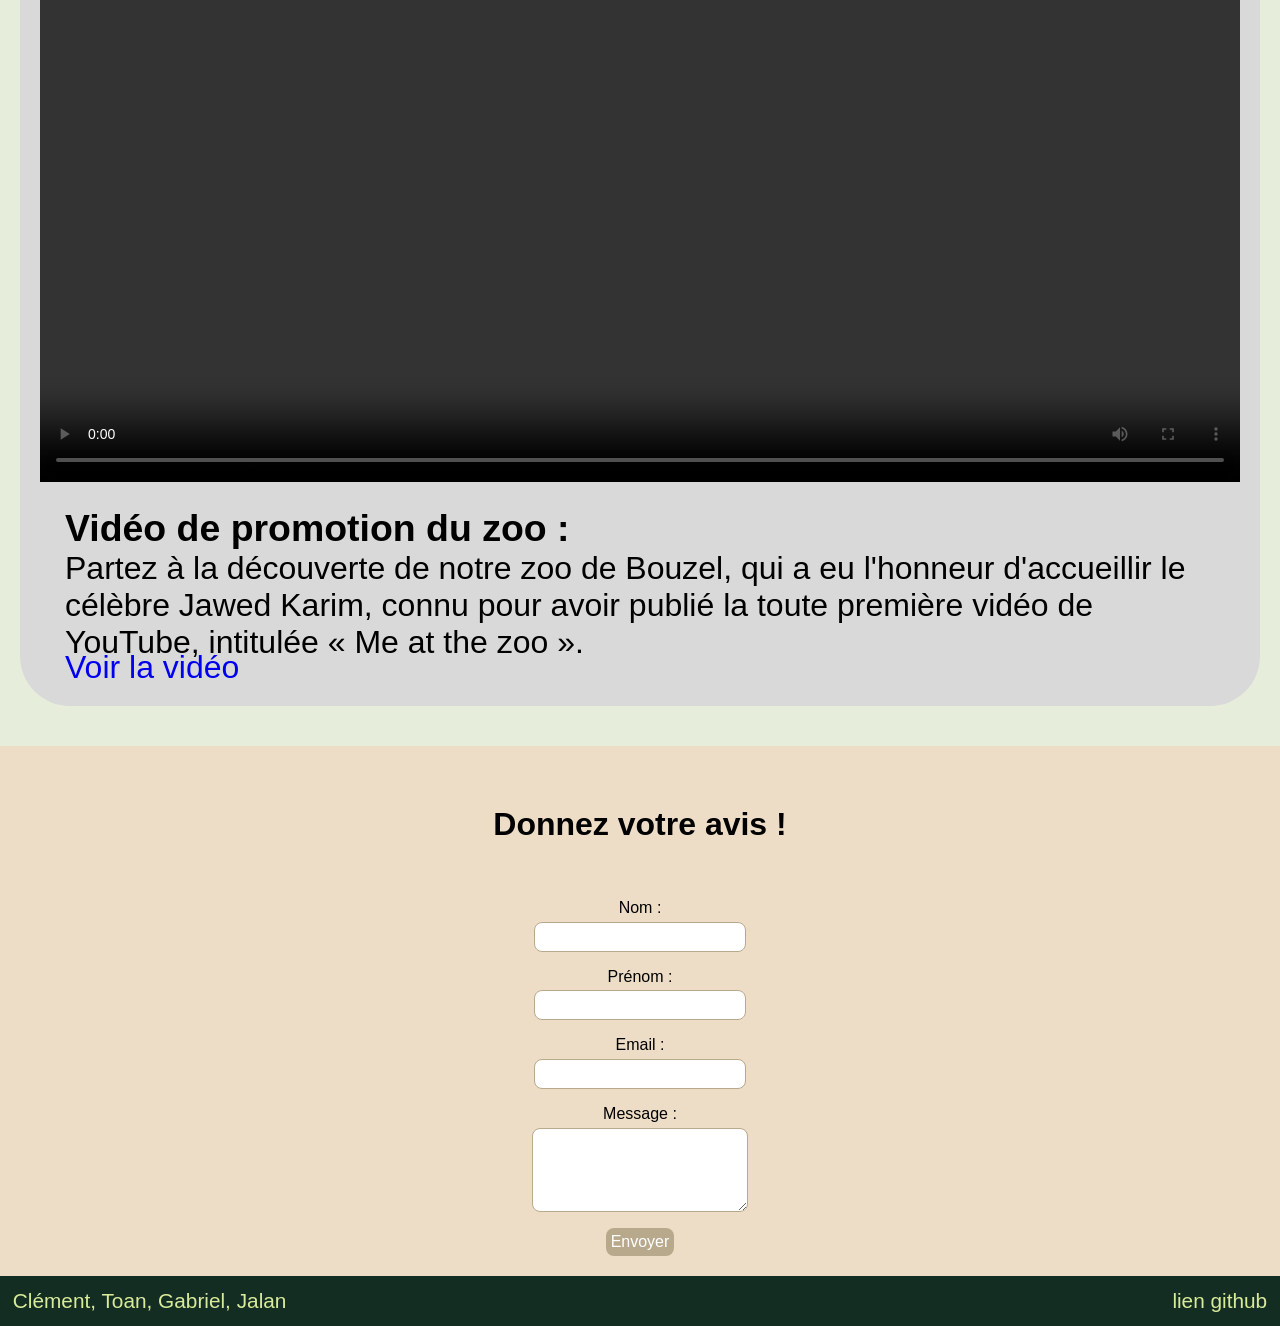
==== commit 4e2ff7bd: "Ajout de liens Wikipedia et GitHub dans le pied de page des pages animalClement.html, animalJalan.ht" ====
--- a/index.html
+++ b/index.html
@@ -188,7 +188,8 @@
         <input type="submit" value="Envoyer">
     </form>
     <footer>
-        <p class= "in_footer">Clément, Toan, Gabriel, Jalan</p>        
+        <p class= "in_footer">Clément, Toan, Gabriel, Jalan</p>
+        <a class="in_footer" href="https://github.com/Clement-Barre/Projet-R1.02">lien github</a>      
     </footer>
 </body>
 </html>
--- a/css/global.css
+++ b/css/global.css
@@ -23,6 +23,11 @@
 	align-items: center;
 }
 
+footer {
+	display:flex;
+	flex-direction: row;
+	justify-content: space-between;
+}
 
 .in_header {
 	
